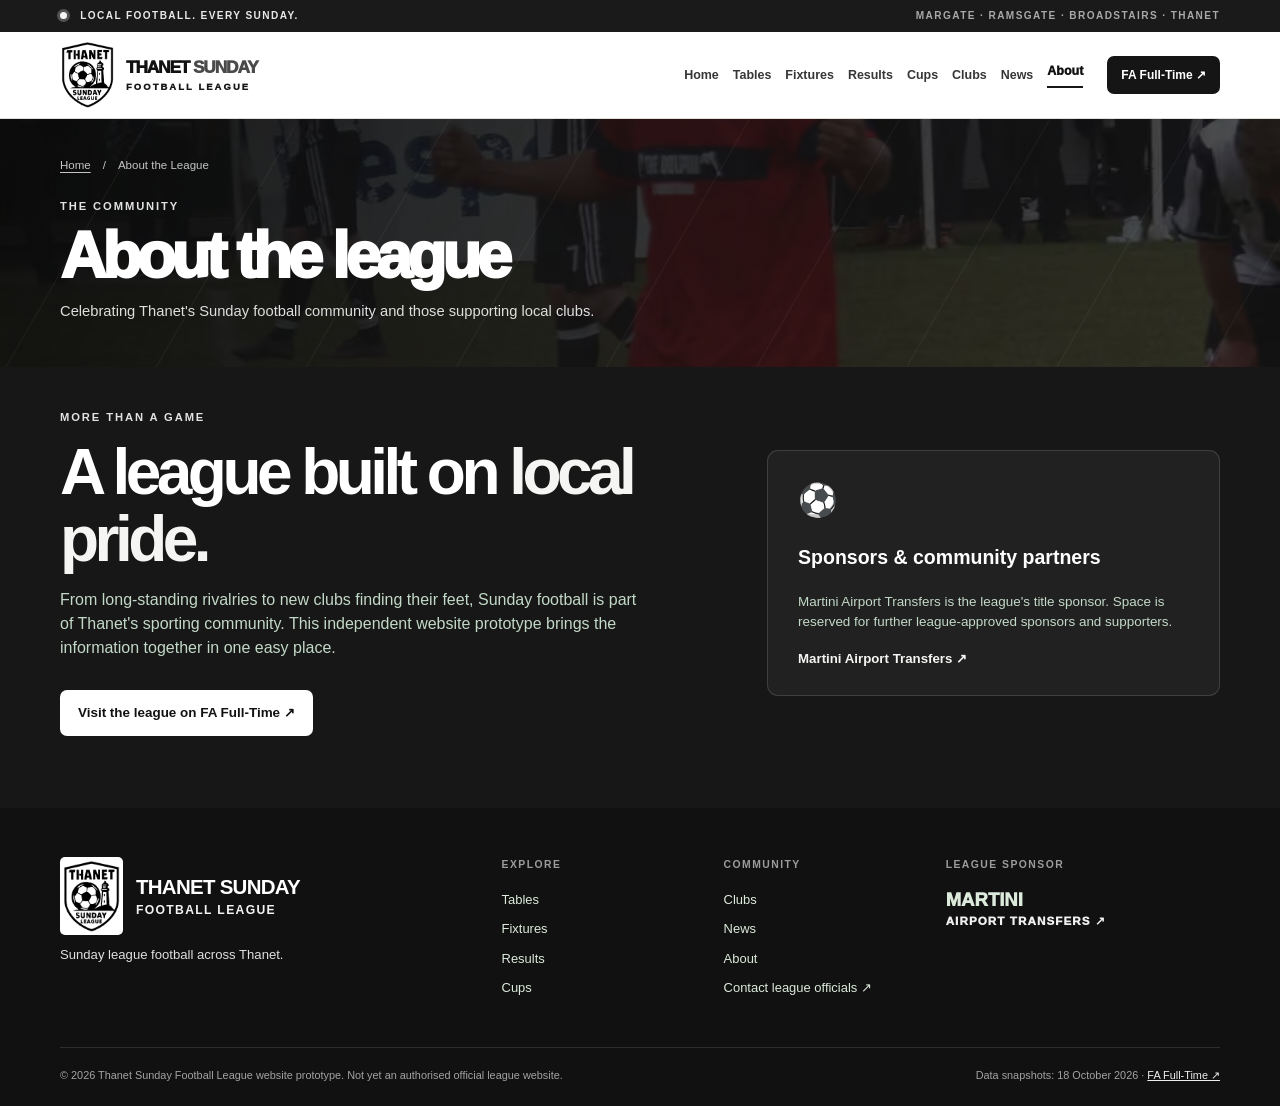
==== about.html @ 6e5af1a5 "Connect about.html to central league dataset" ====
<!doctype html>
<html lang="en-GB">
<head>
  <meta charset="utf-8">
  <meta name="viewport" content="width=device-width, initial-scale=1">
  <meta name="theme-color" content="#141414">
  <meta name="description" content="Celebrating Thanet's Sunday football community and those supporting local clubs.">
  <meta property="og:title" content="Thanet Sunday Football League — 2026/27">
  <meta property="og:type" content="website">
  <title>About the League | Thanet Sunday Football League</title>
  <link rel="icon" type="image/svg+xml" href="./assets/thanet-league-badge.svg">
  <link rel="stylesheet" href="./styles.css?v=20261018-central-data-v1">
  <script src="./data/league-data.js?v=20261018-central-data-v1" defer></script>
  <script src="./site-v4.js?v=20261018-central-data-v1" defer></script>
</head>
<body>
<a class="skip-link" href="#main">Skip to content</a>
<div class="topline"><div class="shell topinner"><span><span class="live-dot" aria-hidden="true"></span> LOCAL FOOTBALL. EVERY SUNDAY.</span><span class="top-location">MARGATE · RAMSGATE · BROADSTAIRS · THANET</span></div></div>
<header class="header">
  <div class="shell nav-shell">
    <a class="logo" href="./index.html" aria-label="Thanet Sunday Football League home">
      <img class="league-crest" src="./assets/thanet-league-badge.svg" alt="Thanet Sunday League crest" width="60" height="74">
      <span class="logo-copy"><strong>THANET <i>SUNDAY</i></strong><small>FOOTBALL LEAGUE</small></span>
    </a>
    <button class="menu-button" type="button" id="menu-button" aria-expanded="false" aria-controls="main-nav" aria-label="Toggle navigation"><span></span><span></span><span></span></button>
    <nav id="main-nav" class="nav" aria-label="Main menu">
      <a href="./index.html">Home</a><a href="./tables.html">Tables</a><a href="./fixtures.html">Fixtures</a><a href="./results.html">Results</a><a href="./cups.html">Cups</a><a href="./clubs.html">Clubs</a><a href="./news.html">News</a><a href="./about.html" aria-current="page">About</a>
    </nav>
    <a class="official-top" href="https://fulltime.thefa.com/index.html?league=391033232" target="_blank" rel="noopener noreferrer">FA Full-Time <span aria-hidden="true">↗</span></a>
  </div>
</header>
<main id="main">
<section class="page-hero" aria-labelledby="page-title"><div class="shell page-hero-inner"><nav class="breadcrumbs" aria-label="Breadcrumb"><a href="./index.html">Home</a><span aria-hidden="true">/</span><span>About the League</span></nav><p class="eyebrow light">THE COMMUNITY</p><h1 id="page-title">About the league</h1><p>Celebrating Thanet's Sunday football community and those supporting local clubs.</p></div></section>
<section class="section about-section" id="about" aria-labelledby="about-title"><div class="shell about-grid"><div><p class="eyebrow light">MORE THAN A GAME</p><h2 id="about-title">A league built on <span>local pride.</span></h2><p>From long-standing rivalries to new clubs finding their feet, Sunday football is part of Thanet's sporting community. This independent website prototype brings the information together in one easy place.</p><a class="button lime" href="https://fulltime.thefa.com/index.html?league=391033232" target="_blank" rel="noopener noreferrer">Visit the league on FA Full-Time ↗</a></div><div class="about-side"><span class="large-ball" aria-hidden="true">⚽</span><h3>Sponsors & community partners</h3><p>Martini Airport Transfers is the league's title sponsor. Space is reserved for further league-approved sponsors and supporters.</p><a href="https://www.martiniairporttransfers.co.uk/" target="_blank" rel="noopener noreferrer">Martini Airport Transfers ↗</a></div></div></section>
</main>
<footer class="footer"><div class="shell footer-grid"><div><div class="footer-logo"><img src="./assets/thanet-league-badge.svg" alt="Thanet Sunday League badge" width="66" height="82"><strong>THANET SUNDAY<span class="footer-league-name">FOOTBALL LEAGUE</span></strong></div><p>Sunday league football across Thanet.</p></div><div><h3>EXPLORE</h3><a href="./tables.html">Tables</a><a href="./fixtures.html">Fixtures</a><a href="./results.html">Results</a><a href="./cups.html">Cups</a></div><div><h3>COMMUNITY</h3><a href="./clubs.html">Clubs</a><a href="./news.html">News</a><a href="./about.html">About</a><a href="https://fulltime.thefa.com/index.html?league=391033232" target="_blank" rel="noopener noreferrer">Contact league officials ↗</a></div><div><h3>LEAGUE SPONSOR</h3><a class="footer-sponsor" href="https://www.martiniairporttransfers.co.uk/" target="_blank" rel="noopener noreferrer">MARTINI<br><span>AIRPORT TRANSFERS ↗</span></a></div></div><div class="shell footer-bottom"><span>© <span id="year">2026</span> Thanet Sunday Football League website prototype. Not yet an authorised official league website.</span><span>Data snapshots: 18 October 2026 · <a href="https://fulltime.thefa.com/index.html?league=391033232" target="_blank" rel="noopener noreferrer">FA Full-Time ↗</a></span></div></footer>
</body>
</html>
---- styles.css ----
:root{--green:#151515;--deep:#101010;--mid:#383838;--lime:#f5f5f3;--ink:#161616;--muted:#686868;--cream:#f8f8f6;--pale:#f0f0ed;--line:#dfdfdc}*{box-sizing:border-box}html{scroll-behavior:smooth}body{margin:0;background:var(--cream);color:var(--ink);font-family:Inter,ui-sans-serif,-apple-system,BlinkMacSystemFont,"Segoe UI",sans-serif;line-height:1.5}a{color:inherit}a:hover{color:#555555}button,select{font:inherit}button{cursor:pointer}a,button{-webkit-tap-highlight-color:transparent}a:focus-visible,button:focus-visible,select:focus-visible{outline:3px solid #929292;outline-offset:3px}.skip-link{position:absolute;left:-9999px;top:8px;background:#fff;padding:10px;z-index:40}.skip-link:focus{left:10px}.shell{width:min(1160px,calc(100% - 42px));margin-inline:auto}.topline{background:#1a1a1a;color:#e9e9e9;font-size:.63rem;font-weight:850;letter-spacing:.14em}.topinner{display:flex;justify-content:space-between;gap:15px;align-items:center;min-height:32px}.top-location{color:#a9a9a9}.live-dot,.status-dot{display:inline-block;width:7px;height:7px;border-radius:50%;background:var(--lime);margin-right:9px;box-shadow:0 0 0 3px #f6f6f640}.header{position:sticky;top:0;background:#fff;border-bottom:1px solid var(--line);z-index:20}.nav-shell{min-height:80px;display:flex;align-items:center;gap:24px}.logo{display:flex;gap:10px;align-items:center;text-decoration:none;flex-shrink:0}.logo-mark{width:48px;height:48px;border-radius:12px;background:var(--green);color:var(--lime);display:grid;place-items:center}.logo-mark svg{width:34px;height:34px}.logo-copy{display:grid;line-height:1}.logo-copy strong{font-size:1.08rem;font-weight:950;letter-spacing:-.065em;white-space:nowrap}.logo-copy i{color:#777777;font-style:normal}.logo-copy small{letter-spacing:.22em;font-size:.59rem;font-weight:950;margin-top:6px}.nav{display:flex;align-items:center;gap:14px;margin-left:auto}.nav a{text-decoration:none;font-size:.78rem;font-weight:760;color:#363636}.nav a:hover{color:#696969}.official-top{border-radius:7px;padding:10px 14px;background:var(--green);color:white;font-size:.75rem;text-decoration:none;white-space:nowrap;font-weight:820}.official-top:hover{color:white;background:#414141}.menu-button{display:none;border:0;background:transparent;margin-left:auto;width:42px;height:42px;align-items:center;justify-content:center;flex-direction:column;gap:5px}.menu-button span{width:23px;height:2px;background:var(--green);border-radius:2px}.hero{position:relative;overflow:hidden;background:radial-gradient(ellipse at 84% 20%,#52525270 0,transparent 51%),linear-gradient(118deg,#1a1a1a,#292929 75%,#323232);color:white}.hero:before{position:absolute;inset:0;content:"";background:repeating-linear-gradient(120deg,transparent 0 95px,#ffffff06 96px,#ffffff06 97px);pointer-events:none}.hero-layout{position:relative;z-index:2;display:grid;grid-template-columns:1.05fr .95fr;align-items:center;gap:67px;padding:75px 0 79px}.eyebrow{color:#555555;letter-spacing:.17em;font-size:.7rem;font-weight:900;margin:0;text-transform:uppercase}.eyebrow.light{color:var(--lime)}.dash{width:21px;height:1px;background:currentColor;vertical-align:middle;display:inline-block;margin:0 8px}.hero h1{font-size:clamp(3.3rem,6.4vw,6.25rem);letter-spacing:-.076em;line-height:.95;font-weight:950;margin:18px 0 26px;max-width:650px}.hero h1 span{color:var(--lime)}.hero-sub{max-width:490px;color:#d1e3d4;font-size:1rem;margin:0 0 26px}.hero-buttons{display:flex;gap:11px;flex-wrap:wrap}.button{display:inline-flex;align-items:center;justify-content:center;gap:16px;border-radius:7px;padding:13px 18px;font-size:.84rem;text-decoration:none;font-weight:850;transition:transform .15s,background .15s}.button:hover{transform:translateY(-2px)}.button.lime{background:var(--lime);color:#242424}.button.lime:hover{color:#242424;background:#f7f7f7}.button.ghost{border:1px solid #d2e7d65e;color:#fff}.button.ghost:hover{color:#fff;background:#ffffff1e}.hero-numbers{display:flex;flex-wrap:wrap;gap:32px;margin-top:50px}.hero-numbers>div{display:grid;gap:3px}.hero-numbers strong{font-size:1.34rem;letter-spacing:-.04em;line-height:1}.hero-numbers strong span{color:#e3e3e3}.hero-numbers small{color:#b2b2b2;font-size:.66rem;letter-spacing:.09em;font-weight:840}.weekend-card{max-width:480px;width:100%;justify-self:end;background:#fcfdf7;color:var(--ink);border-radius:14px;box-shadow:0 28px 70px #1414145e;overflow:hidden;transform:rotate(1deg)}.weekend-label{display:flex;justify-content:space-between;align-items:center;background:var(--lime);padding:15px 20px;font-size:.68rem;font-weight:950;letter-spacing:.12em}.weekend-label>span:last-child{color:#555555}.status-dot{background:#353535;box-shadow:0 0 0 3px #33333324}.weekend-body{padding:22px}.overline{margin:0 0 6px;color:#818181;font-size:.67rem;letter-spacing:.13em;font-weight:890}.small-match{display:grid;grid-template-columns:1fr auto 1fr;gap:10px;padding:14px 0;border-bottom:1px solid #e2eadf;align-items:center}.small-match .team{font-size:.84rem;font-weight:820}.small-match .team:first-child{text-align:right}.small-match .vs{background:#ecf3e6;color:#545454;border-radius:5px;padding:5px 8px;font-size:.7rem;font-weight:900}.card-bottom{display:flex;justify-content:space-between;gap:10px;align-items:center;margin-top:17px}.card-bottom span{color:#757575;font-size:.69rem}.card-bottom a{font-size:.76rem;font-weight:900;color:#404040;text-decoration:none}.hero-rings{position:absolute;border:2px solid #ffffff12;width:480px;height:480px;border-radius:50%;right:-240px;bottom:-310px}.sponsor-ribbon{background:#ecf3e7;border-bottom:1px solid #dde9d7}.sponsor-ribbon-inner{display:flex;align-items:center;justify-content:space-between;gap:20px;min-height:76px}.sponsor-kicker,.sponsor-note{font-size:.68rem;color:#727272;letter-spacing:.14em;font-weight:890}.sponsor-name{font-weight:950;text-decoration:none;font-size:1.22rem;letter-spacing:-.035em}.sponsor-name span{font-size:.79rem;letter-spacing:.04em;color:#717171}.sponsor-name b{color:#535353}.section{padding:72px 0;scroll-margin-top:85px}.section-tinted{background:#f0f4ed;border-top:1px solid #e2e9dc;border-bottom:1px solid #e2e9dc}.section-heading{display:flex;align-items:end;justify-content:space-between;gap:18px;margin-bottom:27px}.section-heading h2{font-size:clamp(2.2rem,4.6vw,3.5rem);letter-spacing:-.07em;line-height:1.05;font-weight:950;margin:8px 0 0}.section-heading p:not(.eyebrow){margin:9px 0 0;color:var(--muted);font-size:.92rem}.text-link{color:#4a4a4a;font-weight:850;text-decoration:none;font-size:.79rem;white-space:nowrap}.text-link:hover{text-decoration:underline}.overview-grid{display:grid;grid-template-columns:1.35fr .9fr;gap:22px}.panel{background:#fff;border:1px solid var(--line);border-radius:12px;overflow:hidden;box-shadow:0 10px 32px #28282810}.panel-head{display:flex;justify-content:space-between;align-items:center;gap:10px;padding:20px 22px 17px}.panel-head h3{font-size:1.07rem;letter-spacing:-.03em;margin:0}.tag{color:#525252;background:#edf4e8;letter-spacing:.05em;font-size:.63rem;font-weight:900;padding:6px 8px;border-radius:5px;white-space:nowrap}.table-wrap{overflow-x:auto}.standings{width:100%;border-collapse:collapse;min-width:570px}.standings th{text-align:center;color:#757575;text-transform:uppercase;letter-spacing:.05em;font-size:.63rem;padding:11px 8px;background:#f6f8f3;border-bottom:1px solid #e7ede3}.standings td{text-align:center;font-size:.78rem;padding:12px 8px;border-bottom:1px solid #edf1e9;font-variant-numeric:tabular-nums}.standings th:nth-child(2),.standings td:nth-child(2){text-align:left}.standings td:nth-child(2){font-weight:790}.standings td:last-child{font-weight:940}.standings tbody tr:last-child td{border-bottom:0}.standings tbody tr:hover{background:#f6faf4}.team-circle{width:24px;height:24px;display:inline-grid;place-items:center;background:#eaf4e8;color:#555555;border-radius:50%;font-size:.59rem;font-weight:900;margin-right:9px;vertical-align:middle}.position-pill{background:#eaf5e4;padding:4px 7px;border-radius:4px;font-weight:860}.panel-foot{border-top:1px solid #eaf0e7;padding:14px 20px;display:flex;gap:12px;justify-content:space-between;color:#7a7a7a;font-size:.7rem}.panel-foot a{font-weight:850;color:#434343;text-decoration:none}.result-mini{padding:13px 19px;border-bottom:1px solid #ecf0e9}.result-mini:last-child{border-bottom:0}.result-mini .date-small{display:block;color:#767676;font-size:.67rem;margin-bottom:7px}.result-mini .teams-small{display:grid;grid-template-columns:1fr auto 1fr;gap:9px;align-items:center}.teams-small strong{font-size:.78rem;font-weight:830}.teams-small strong:first-child{text-align:right}.score-mini{background:#292929;color:white;border-radius:5px;padding:4px 7px;font-size:.76rem;font-weight:950;white-space:nowrap}.tabs{display:flex;gap:8px;margin-bottom:16px;flex-wrap:wrap}.tab{background:#fff;border:1px solid #d7e1d2;color:#474747;border-radius:8px;padding:10px 15px;font-weight:850;font-size:.79rem}.tab.active{background:var(--green);color:#fff;border-color:var(--green)}.data-note{font-size:.77rem;color:#6d6d6d;background:#e7efe4;padding:12px 15px;border-radius:7px;line-height:1.55;margin:18px 0 0}.filter-row{display:flex;align-items:center;flex-wrap:wrap;gap:12px;margin-bottom:21px}.filter-row label{font-weight:850;color:#4a4a4a;font-size:.8rem}.filter-row select{border:1px solid #cfdfcf;background:white;border-radius:7px;color:var(--ink);min-width:220px;padding:10px 13px}.filter-hint{font-size:.73rem;color:#737373;margin-left:auto}.match-grid{display:grid;grid-template-columns:repeat(2,minmax(0,1fr));gap:14px}.match-card{background:white;border:1px solid var(--line);border-radius:10px;padding:17px 18px;display:grid;gap:11px}.match-meta{display:flex;align-items:center;justify-content:space-between;gap:12px;font-size:.7rem;color:#787878;font-weight:740}.match-meta b{background:#eff5e9;color:#4a4a4a;border-radius:4px;padding:4px 7px;font-size:.64rem}.match-row{display:grid;grid-template-columns:minmax(0,1fr) auto minmax(0,1fr);gap:11px;align-items:center}.match-row strong{font-size:.85rem;line-height:1.3}.match-row strong:first-child{text-align:right}.match-row .score{background:#292929;color:#fff;border-radius:6px;padding:8px 10px;min-width:56px;text-align:center;font-size:.87rem;font-weight:950;white-space:nowrap}.match-row .score.vs{background:#ebf2e4;color:#545454;font-size:.71rem}.match-bottom{font-size:.7rem;color:#818181;text-align:center}.empty{grid-column:1/-1;padding:28px;border:1px dashed #aabda9;border-radius:9px;background:#f7faf4;color:#525252;text-align:center}.cup-grid{display:grid;grid-template-columns:1fr 1fr;gap:22px}.cup-feature{position:relative;background:linear-gradient(125deg,#242424,#3d3d3d);border-radius:12px;padding:38px;color:#fff;overflow:hidden}.cup-symbol{position:absolute;right:-7px;top:-60px;font-size:16rem;color:#ffffff0d;pointer-events:none}.cup-feature h3{font-size:2.9rem;letter-spacing:-.07em;line-height:1.02;margin:15px 0}.cup-feature p:not(.eyebrow){max-width:450px;color:#cce0d0}.cup-feature .button{margin-top:15px}.clubs-grid{display:grid;grid-template-columns:repeat(3,minmax(0,1fr));gap:13px}.club-card{display:flex;align-items:center;gap:13px;background:#fff;border:1px solid var(--line);border-radius:10px;padding:16px;font-size:.86rem;font-weight:850}.club-card .team-circle{width:42px;height:42px;flex-shrink:0;margin:0;font-size:.68rem}.club-card small{display:block;font-size:.7rem;color:#849488;font-weight:690;margin-top:3px}.news-grid{display:grid;grid-template-columns:repeat(3,minmax(0,1fr));gap:19px}.news-card{background:white;border:1px solid var(--line);border-radius:12px;overflow:hidden;display:flex;flex-direction:column}.news-visual{height:160px;display:flex;align-items:end;justify-content:space-between;overflow:hidden;background:radial-gradient(ellipse at 74% 38%,#e0e0e070,transparent 60%),linear-gradient(120deg,#292929,#444444);color:#f7f7f7;padding:19px}.news-visual.secondary{color:#2e2e2e;background:linear-gradient(135deg,#f1f1f1,#aeaeae)}.news-visual.dark{color:#f7f7f7;background:linear-gradient(135deg,#212121,#434343)}.news-visual span{font-size:2rem;letter-spacing:-.07em;line-height:1;font-weight:950}.news-visual b{font-size:7rem;line-height:.68;opacity:.14;letter-spacing:-.12em}.news-body{padding:21px;flex:1;display:flex;flex-direction:column}.news-body small{color:#7c7c7c;letter-spacing:.08em;font-size:.64rem;font-weight:850}.news-body h3{margin:12px 0;font-size:1.12rem;line-height:1.2;letter-spacing:-.025em}.news-body p{font-size:.83rem;color:#6a6a6a;margin:0 0 21px}.news-body a{margin-top:auto;color:#454545;text-decoration:none;font-size:.78rem;font-weight:850}.about-section{background:#1e1e1e;color:#fff}.about-grid{display:grid;grid-template-columns:1fr .74fr;gap:95px;align-items:center}.about-grid h2{font-size:clamp(2.4rem,5vw,4.3rem);line-height:1.04;letter-spacing:-.071em;margin:13px 0}.about-grid h2 span{color:var(--lime)}.about-grid p:not(.eyebrow){color:#c3d9c8;max-width:590px}.about-grid .button{margin-top:14px}.about-side{padding:25px 30px;border:1px solid #ffffff23;background:#ffffff0b;border-radius:11px}.large-ball{font-size:2rem}.about-side h3{font-size:1.22rem}.about-side p{font-size:.84rem}.about-side a{color:var(--lime);text-decoration:none;font-size:.83rem;font-weight:850}.footer{background:#161616;color:#d6e5d7}.footer-grid{padding:49px 0;display:grid;grid-template-columns:1.5fr .7fr .7fr 1fr;gap:30px}.footer-grid>div{display:flex;flex-direction:column;align-items:flex-start;gap:10px}.footer-logo{font-size:1.35rem;font-weight:950;letter-spacing:-.04em}.footer-logo span{color:var(--lime)}.footer-grid p{font-size:.82rem;color:#e0e0e0;margin:0}.footer-grid h3{font-size:.65rem;letter-spacing:.14em;color:#9c9c9c;margin:0 0 7px}.footer-grid a{font-size:.81rem;color:#dceadc;text-decoration:none}.footer-grid a:hover{color:var(--lime)}.footer-grid .footer-sponsor{font-size:1.16rem;font-weight:950;line-height:1.05}.footer-sponsor span{color:var(--lime);font-size:.73rem;letter-spacing:.09em}.footer-bottom{border-top:1px solid #2d2d2d;padding:19px 0 23px;display:flex;justify-content:space-between;gap:15px;color:#a3a3a3;font-size:.68rem}.footer-bottom a{color:#eeeeee}.muted{color:var(--muted)}@media(max-width:1120px){.nav{gap:9px}.nav a{font-size:.73rem}.nav-shell{gap:17px}.official-top{display:none}.hero-layout{gap:26px}}@media(max-width:840px){.nav-shell{min-height:71px}.menu-button{display:flex}.nav{display:none;position:absolute;left:0;right:0;top:71px;background:#fff;box-shadow:0 18px 30px #1616162a;padding:13px 24px 23px;flex-direction:column;align-items:stretch;margin:0}.nav.open{display:flex}.nav a{font-size:.94rem;padding:10px 13px;border-radius:6px}.nav a:hover{background:#f0f6eb}.hero-layout{grid-template-columns:1fr;padding:56px 0}.weekend-card{max-width:none;transform:none;justify-self:auto}.hero h1{max-width:700px}.overview-grid,.cup-grid,.about-grid{grid-template-columns:1fr;gap:19px}.news-grid{grid-template-columns:repeat(2,minmax(0,1fr))}.clubs-grid{grid-template-columns:repeat(2,minmax(0,1fr))}.footer-grid{grid-template-columns:repeat(2,1fr)}.filter-hint{margin-left:0}.about-grid{gap:33px}}@media(max-width:590px){.shell{width:min(100% - 28px,1160px)}.top-location{display:none}.logo-mark{width:43px;height:43px}.logo-copy strong{font-size:.95rem}.logo-copy small{font-size:.54rem}.hero-layout{padding:46px 0}.hero h1{font-size:clamp(3.05rem,13vw,4.7rem)}.hero-sub{font-size:.92rem}.hero-numbers{gap:20px;margin-top:36px}.hero-numbers strong{font-size:1.06rem}.hero-numbers small{font-size:.56rem}.weekend-label{font-size:.59rem}.weekend-body{padding:16px}.small-match .team{font-size:.75rem}.sponsor-ribbon-inner{padding:17px 0;display:grid;gap:4px}.sponsor-name{font-size:1.07rem}.sponsor-name span{font-size:.66rem}.section{padding:48px 0}.section-heading{display:block}.section-heading h2{font-size:2.4rem}.section-heading .text-link{display:inline-block;margin-top:15px}.match-grid,.clubs-grid,.news-grid{grid-template-columns:1fr}.match-row strong{font-size:.76rem}.filter-row label{width:100%}.filter-row select{width:100%}.cup-feature{padding:25px}.cup-feature h3{font-size:2.35rem}.footer-grid{grid-template-columns:repeat(2,1fr);gap:26px}.footer-grid>div:first-child,.footer-grid>div:last-child{grid-column:1/-1}.footer-bottom{flex-direction:column}.about-side{padding:20px}}@media(prefers-reduced-motion:reduce){html{scroll-behavior:auto}*{transition:none!important}}
/* Brand refresh · authentic crest and monochrome league identity */
.logo-mark{display:none}
.logo{gap:11px}
.league-crest{display:block;width:55px;height:66px;object-fit:contain;flex:none;background:#fff}
.nav-shell{min-height:86px}
.logo-copy strong{color:#111}.logo-copy i{color:#4a4a4a}
.hero{background:radial-gradient(ellipse at 86% 12%,#343434 0%,transparent 52%),linear-gradient(112deg,#111 0%,#232323 68%,#303030 100%)}
.hero:before{background:repeating-linear-gradient(120deg,transparent 0 95px,#ffffff08 96px,#ffffff08 97px)}
.hero-crest-row{display:flex;align-items:center;gap:16px;margin:0 0 29px;letter-spacing:.14em;font-size:.87rem;font-weight:900;color:#fff}
.hero-crest-row img{width:86px;height:107px;object-fit:contain;background:#fff;border-radius:8px;padding:4px}
.hero-crest-row small{display:inline-block;margin-top:8px;color:#c7c7c7;font-size:.65rem;font-weight:770;letter-spacing:.17em}
.hero h1 span{color:#fff;text-decoration:underline;text-decoration-thickness:5px;text-underline-offset:10px}
.eyebrow.light{color:#e2e2e2}
.button.lime{background:#fff;color:#111}.button.lime:hover{background:#e6e6e6;color:#111}
.weekend-label{background:#ededeb;color:#171717}
.weekend-card{background:#fff}
.sponsor-ribbon{background:#eee;border-color:#d8d8d8}
.sponsor-name span{color:#595959}
.sponsor-kicker,.sponsor-note{color:#626262}
.position-pill,.team-circle,.tag{background:#f0f0f0;color:#333}
.tab.active{background:#151515;border-color:#151515;color:#fff}
.cup-feature{background:linear-gradient(125deg,#171717,#363636)}
.about-section{background:#171717}
.footer{background:#111;color:#fff}
.footer-logo{display:flex;gap:13px;align-items:center}
.footer-logo img{width:63px;height:78px;object-fit:contain;background:#fff;border-radius:5px;padding:3px}
.footer-logo strong{font-size:1.4rem;line-height:1.08;letter-spacing:-.04em}
.footer-logo strong span{color:#fff}
.footer-sponsor span{color:#f1f1f1}
:target{scroll-margin-top:100px}
@media(max-width:590px){.nav-shell{min-height:80px}.nav{top:80px}.league-crest{width:43px;height:54px}.hero-crest-row{gap:12px;margin-bottom:23px}.hero-crest-row img{width:67px;height:84px}.hero-crest-row span{font-size:.72rem}.hero-crest-row small{font-size:.52rem}.footer-logo img{width:52px;height:64px}}


/* Mobile hero typography: prevent underline crossing subsequent line and add
   deliberate spacing between the word FOOTBALL and its full stop. */
.hero h1{line-height:1.075;letter-spacing:-.062em}
.hero h1 span{color:#fff;text-decoration:none!important;text-decoration-line:none!important}
.hero h1 .football-word{display:inline-block;white-space:nowrap}
.hero h1 .hero-fullstop{display:inline-block;font-size:.78em;vertical-align:baseline;margin-left:.12em;letter-spacing:0}
@media(max-width:590px){
  .hero h1{font-size:clamp(2.9rem,11.8vw,4.45rem);line-height:1.12;letter-spacing:-.062em}
  .hero h1 .hero-fullstop{margin-left:.14em}
}


/* Football photography refresh: retain dark-grey texture while showing action. */
.hero{
  background-color:#222;
  background-image:
    linear-gradient(100deg,rgba(12,12,12,.88) 0%,rgba(18,18,18,.77) 38%,rgba(28,28,28,.28) 76%,rgba(18,18,18,.23) 100%),
    url("./assets/hero-celebration.avif");
  background-repeat:no-repeat;
  background-size:cover;
  background-position:center 42%;
}
.hero:before{
  background:repeating-linear-gradient(120deg,transparent 0 116px,rgba(255,255,255,.065) 117px,rgba(255,255,255,.065) 118px);
  pointer-events:none;
}
.hero-layout{position:relative;z-index:2}
.hero h1,.hero-sub,.hero-crest-row{filter:drop-shadow(0 2px 5px rgba(0,0,0,.36))}
.cup-feature{
  background-image:
    linear-gradient(100deg,rgba(14,14,14,.84),rgba(24,24,24,.52)),
    url("./assets/cup-celebration.avif");
  background-position:center, center 41%;
  background-repeat:no-repeat;
  background-size:cover;
  min-height:320px;
}
.cup-feature .cup-symbol{opacity:.25}
@media(max-width:840px){
  .hero{
    background-image:
      linear-gradient(180deg,rgba(11,11,11,.53) 0%,rgba(11,11,11,.78) 43%,rgba(11,11,11,.86) 100%),
      url("./assets/hero-celebration.avif");
    background-position:center, 55% 27%;
    background-size:cover, auto 100%;
    background-color:#222;
  }
  .hero:before{
    background:repeating-linear-gradient(120deg,transparent 0 116px,rgba(255,255,255,.05) 117px,rgba(255,255,255,.05) 118px);
  }
  .hero-layout{padding-top:45px}
}
@media(max-width:590px){
  .hero{
    background-image:
      linear-gradient(180deg,rgba(13,13,13,.48) 0%,rgba(13,13,13,.68) 24%,rgba(13,13,13,.84) 64%,rgba(13,13,13,.92) 100%),
      url("./assets/hero-celebration.avif");
    background-position:center, 54% top;
    background-size:cover, auto 680px;
    background-repeat:no-repeat;
  }
  .hero-layout{padding-top:31px}
  .cup-feature{
    background-image:linear-gradient(90deg,rgba(8,8,8,.87),rgba(8,8,8,.50)),url("./assets/cup-celebration.avif");
    background-position:center, 52% 38%;
  }
}


/* 2026-10-18 | Layout polish: desktop matchday card, table fit and footer identity. */
.overview-grid > .panel { min-width: 0; }
.table-wrap { min-width: 0; max-width: 100%; width: 100%; overflow-x: auto; }
#overview-table .standings { min-width: 0; width: 100%; }
#overview-table .standings th,
#overview-table .standings td { padding: 11px 4px; font-size: .70rem; }
#overview-table .standings td:nth-child(2) { min-width: 0; overflow-wrap: anywhere; line-height: 1.25; }
#overview-table .standings th:nth-child(7),
#overview-table .standings td:nth-child(7),
#overview-table .standings th:nth-child(8),
#overview-table .standings td:nth-child(8) { display: none; } /* GF & GA in full table; summary shows GD */
#overview-table .standings th:last-child,
#overview-table .standings td:last-child { padding-right: 12px; white-space: nowrap; }

.weekend-card { transform: none; border: 1px solid rgba(255,255,255,.18); }
@media (min-width: 841px) {
  .hero-layout { align-items: start; }
  .weekend-card { align-self: start; margin-top: clamp(32px,4.5vw,68px); }
}

.footer-logo strong { display: block; font-size: 1.28rem; letter-spacing: -.035em; line-height: 1.12; }
.footer-logo .footer-league-name {
  display: block;
  color: #f3f3f3;
  font-size: .76rem;
  margin-top: 5px;
  font-weight: 800;
  letter-spacing: .11em;
}
@media (max-width: 840px) {
  .weekend-card { margin-top: 0; }
  #overview-table .standings th, #overview-table .standings td { font-size: .71rem; }
}
@media (max-width: 590px) {
  #overview-table .standings { min-width: 440px; }
  .hero {
    background-image:
      linear-gradient(180deg,rgba(13,13,13,.44) 0%,rgba(13,13,13,.63) 24%,rgba(13,13,13,.79) 64%,rgba(13,13,13,.89) 100%),
      url("./assets/hero-celebration.avif");
    background-position: center, 56% top;
  }
  .footer-logo strong { font-size: 1.12rem; }
  .footer-logo .footer-league-name { font-size: .68rem; }
}


/* Dedicated league pages · separate URLs, shared identity and desktop/mobile navigation */
.nav a[aria-current="page"]{color:#111;font-weight:950}
.nav a[aria-current="page"]::after{content:"";display:block;height:2px;background:#171717;margin-top:6px}
.page-hero{position:relative;overflow:hidden;background:#1a1a1a;color:#fff;min-height:245px}
.page-hero::before{position:absolute;inset:0;content:"";background:linear-gradient(110deg,rgba(11,11,11,.95) 0%,rgba(18,18,18,.87) 44%,rgba(20,20,20,.73) 100%),url("./assets/hero-celebration.avif") center 41% /cover no-repeat}
.page-hero::after{content:"";position:absolute;inset:0;background:repeating-linear-gradient(120deg,transparent 0 128px,rgba(255,255,255,.035) 129px,rgba(255,255,255,.035) 130px);pointer-events:none}
.page-hero-inner{position:relative;z-index:1;padding:38px 0 45px}
.breadcrumbs{display:flex;gap:12px;align-items:center;color:#c4c4c4;font-size:.72rem;margin:0 0 24px}
.breadcrumbs a{text-decoration:underline;text-underline-offset:3px}
.page-hero h1{font-size:clamp(2.5rem,5vw,4.3rem);letter-spacing:-.07em;line-height:1.05;font-weight:950;margin:8px 0 10px}
.page-hero-inner>p:last-child{max-width:620px;color:#dedede;font-size:.92rem;margin:0}
.page-hero+.section{padding-top:42px;min-height:45vh}
.home-shortcuts{padding:36px 0 15px}
.home-shortcuts .eyebrow{margin:0 0 15px}
.home-shortcuts-grid{display:grid;grid-template-columns:repeat(4,minmax(0,1fr));gap:12px}
.home-shortcut{position:relative;display:grid;align-content:space-between;gap:11px;min-height:130px;background:#fff;border:1px solid var(--line);border-radius:11px;padding:19px;transition:transform .15s,box-shadow .15s}
.home-shortcut:hover{transform:translateY(-2px);box-shadow:0 8px 25px rgba(0,0,0,.08);color:#171717}
.home-shortcut .home-shortcut-label{font-size:.67rem;color:#868686;text-transform:uppercase;font-weight:850;letter-spacing:.11em}
.home-shortcut strong{font-size:1.25rem;letter-spacing:-.045em;font-weight:950}
.home-shortcut .home-shortcut-arrow{position:absolute;right:18px;top:15px;font-size:1.25rem;color:#333}
.home-news-list{display:grid;grid-template-columns:repeat(3,minmax(0,1fr));gap:13px}
.home-news-list a{background:#fff;border:1px solid var(--line);border-radius:10px;padding:21px;display:grid;gap:10px}
.home-news-list a:hover{color:#111;border-color:#b7b7b7}
.home-news-list small{font-size:.65rem;color:#888;font-weight:900;letter-spacing:.1em}
.home-news-list strong{font-size:1rem;font-weight:850;letter-spacing:-.02em}
.home-news-list span{font-size:.77rem;font-weight:850;color:#454545}
@media(max-width:840px){
 .nav a[aria-current="page"]{background:#eee}
 .nav a[aria-current="page"]::after{display:none}
 .page-hero{min-height:210px}
 .page-hero-inner{padding:27px 0 39px}
 .home-shortcuts-grid{grid-template-columns:repeat(2,minmax(0,1fr))}
 .home-news-list{grid-template-columns:1fr}
}
@media(max-width:590px){
 .page-hero{min-height:0}
 .page-hero h1{font-size:2.65rem}
 .page-hero-inner{padding:23px 0 34px}
 .breadcrumbs{margin-bottom:20px}
 .home-shortcuts{padding-top:23px}
 .home-shortcuts-grid{gap:9px}
 .home-shortcut{padding:15px;min-height:108px}
 .home-shortcut strong{font-size:1.05rem}
 .home-shortcut .home-shortcut-arrow{right:13px;top:8px}
 .page-hero+.section{padding-top:34px}
}


/* Home navigation cards — compact football identity, strong touch targets */
.home-shortcuts .eyebrow{margin:0 0 16px}
.home-shortcuts-grid{
  display:grid;
  grid-template-columns:repeat(4,minmax(0,1fr));
  gap:14px;
}
.home-shortcuts-grid .home-shortcut{
  display:flex;
  flex-direction:column;
  align-content:normal;
  gap:0;
  padding:0;
  min-width:0;
  min-height:0;
  border:1px solid #dededb;
  border-radius:12px;
  overflow:hidden;
  background:#fff;
  color:#171717;
  text-decoration:none!important;
  box-shadow:0 2px 7px rgba(0,0,0,.025);
  transform:translateY(0);
  transition:transform .16s ease,border-color .16s ease,box-shadow .16s ease;
}
.home-shortcuts-grid .home-shortcut:link,
.home-shortcuts-grid .home-shortcut:visited,
.home-shortcuts-grid .home-shortcut:hover{
  color:#171717;
  text-decoration:none!important;
}
.home-shortcut *{text-decoration:none!important}
.home-shortcut-top{
  display:flex;
  align-items:center;
  justify-content:space-between;
  min-height:62px;
  padding:14px 19px;
  background:#1e1e1e;
  color:#fff;
}
.home-shortcut-icon{
  width:28px;
  height:28px;
  display:grid;
  place-items:center;
}
.home-shortcut-icon svg{display:block;width:27px;height:27px}
.home-shortcuts-grid .home-shortcut .home-shortcut-arrow{
  position:static;
  display:grid;
  place-items:center;
  width:26px;
  height:26px;
  color:#fff;
  opacity:.78;
}
.home-shortcut-arrow svg{display:block;width:19px;height:19px}
.home-shortcut-bottom{
  display:flex;
  flex-direction:column;
  justify-content:center;
  gap:5px;
  padding:17px 19px 20px;
  min-height:86px;
}
.home-shortcuts-grid .home-shortcut .home-shortcut-label{
  font-size:.63rem;
  line-height:1.4;
  font-weight:850;
  letter-spacing:.105em;
  text-transform:uppercase;
  color:#747474;
}
.home-shortcuts-grid .home-shortcut strong{
  display:block;
  font-size:1.24rem;
  line-height:1.2;
  font-weight:900;
  letter-spacing:-.035em;
  color:#191919;
}
@media(hover:hover) and (pointer:fine){
  .home-shortcuts-grid .home-shortcut:hover{
    transform:translateY(-3px);
    border-color:#bcbcbc;
    box-shadow:0 10px 25px rgba(0,0,0,.11);
  }
  .home-shortcuts-grid .home-shortcut:hover .home-shortcut-top{background:#333}
  .home-shortcuts-grid .home-shortcut:hover .home-shortcut-arrow{opacity:1}
}
.home-shortcuts-grid .home-shortcut:active{
  transform:scale(.985);
  border-color:#9a9a9a;
  background:#f5f5f3;
}
.home-shortcuts-grid .home-shortcut:focus-visible{
  outline:3px solid #777;
  outline-offset:4px;
}
@media(max-width:840px){
  .home-shortcuts-grid{grid-template-columns:repeat(2,minmax(0,1fr));gap:11px}
}
@media(max-width:590px){
  .home-shortcuts-grid{gap:10px}
  .home-shortcuts-grid .home-shortcut{padding:0;border-radius:10px}
  .home-shortcut-top{min-height:49px;padding:11px 13px}
  .home-shortcut-icon{width:23px;height:23px}
  .home-shortcut-icon svg{width:23px;height:23px}
  .home-shortcuts-grid .home-shortcut .home-shortcut-arrow{width:23px;height:23px}
  .home-shortcut-arrow svg{width:17px;height:17px}
  .home-shortcut-bottom{min-height:69px;padding:11px 13px 14px;gap:5px}
  .home-shortcuts-grid .home-shortcut .home-shortcut-label{font-size:.56rem;letter-spacing:.07em}
  .home-shortcuts-grid .home-shortcut strong{font-size:1.05rem;line-height:1.15}
}
@media(prefers-reduced-motion:reduce){
  .home-shortcuts-grid .home-shortcut{transition:none}
}


/* League homepage editorial features · visually distinct from navigation shortcuts */
.home-features{padding-top:64px;padding-bottom:68px}
.home-features .home-news-list{
  display:grid;
  grid-template-columns:repeat(3,minmax(0,1fr));
  gap:18px;
}
.home-features .home-news-list .editorial-card{
  display:flex;
  flex-direction:column;
  gap:0;
  min-width:0;
  padding:0;
  border:1px solid #dededb;
  border-radius:12px;
  overflow:hidden;
  background:#fff;
  text-decoration:none!important;
  color:#1b1b1b;
  box-shadow:0 3px 10px rgba(0,0,0,.035);
  transition:transform .16s ease,box-shadow .16s ease,border-color .16s ease;
}
.home-features .editorial-card *,
.home-features .editorial-card:link,
.home-features .editorial-card:visited,
.home-features .editorial-card:hover{
  text-decoration:none!important;
}
.home-features .editorial-card:link,
.home-features .editorial-card:visited{color:#1b1b1b}
.home-features .editorial-media{
  display:block;
  position:relative;
  min-height:135px;
  flex:0 0 135px;
  overflow:hidden;
  background-color:#222;
  background-repeat:no-repeat;
  background-size:cover;
}
.home-features .feature-news .editorial-media{
  background-image:linear-gradient(110deg,rgba(0,0,0,.18),rgba(0,0,0,.3)),url("./assets/hero-celebration.avif");
  background-position:center 37%;
}
.home-features .feature-cups .editorial-media{
  background-image:linear-gradient(105deg,rgba(0,0,0,.11),rgba(0,0,0,.23)),url("./assets/cup-celebration.avif");
  background-position:center 31%;
}
.home-features .feature-clubs .editorial-media{
  display:flex;
  justify-content:center;
  align-items:center;
  background:repeating-linear-gradient(126deg,transparent 0 58px,rgba(255,255,255,.04) 59px,rgba(255,255,255,.04) 60px),linear-gradient(130deg,#202020,#484848);
}
.home-features .feature-clubs .editorial-media img{
  display:block;
  width:auto;
  height:110px;
  max-width:95px;
  object-fit:contain;
  padding:5px;
  background:#fff;
  border-radius:6px;
}
.home-features .editorial-media-rule{
  position:absolute;
  inset:auto 0 0;
  height:3px;
  background:rgba(255,255,255,.68);
}
.home-features .editorial-content{
  display:flex;
  flex:1;
  flex-direction:column;
  align-items:stretch;
  gap:9px;
  padding:19px 21px 20px;
  min-width:0;
}
.home-features .editorial-category{
  color:#777;
  font-size:.65rem;
  letter-spacing:.11em;
  font-weight:900;
}
.home-features .editorial-content strong{
  font-size:1.16rem;
  line-height:1.23;
  letter-spacing:-.035em;
  font-weight:900;
}
.home-features .editorial-description{
  font-size:.8rem;
  color:#696969;
  line-height:1.42;
}
.home-features .editorial-cta{
  display:flex;
  align-items:center;
  justify-content:space-between;
  margin-top:auto;
  padding-top:12px;
  color:#252525;
  font-size:.77rem;
  font-weight:850;
}
.home-features .editorial-cta span:last-child{font-size:1.07rem}
@media(hover:hover) and (pointer:fine){
  .home-features .editorial-card:hover{
    transform:translateY(-3px);
    border-color:#b8b8b8;
    box-shadow:0 11px 30px rgba(0,0,0,.12);
    color:#161616;
  }
  .home-features .editorial-card:hover .editorial-cta{color:#111}
}
.home-features .editorial-card:active{transform:scale(.99);background:#f7f7f7}
.home-features .editorial-card:focus-visible{outline:3px solid #777;outline-offset:3px}
@media(max-width:840px){
  .home-features .home-news-list{grid-template-columns:1fr;gap:13px}
  .home-features .home-news-list .editorial-card{flex-direction:row;min-height:151px}
  .home-features .editorial-media{flex:0 0 32%;min-height:151px}
  .home-features .feature-clubs .editorial-media img{max-width:82px;height:101px}
  .home-features .editorial-content{padding:16px 18px;gap:8px}
}
@media(max-width:590px){
  .home-features{padding-top:44px;padding-bottom:48px}
  .home-features .home-news-list{gap:11px}
  .home-features .home-news-list .editorial-card{min-height:153px}
  .home-features .editorial-media{flex-basis:33%;min-height:153px}
  .home-features .feature-news .editorial-media{background-position:54% center}
  .home-features .feature-cups .editorial-media{background-position:39% center}
  .home-features .feature-clubs .editorial-media img{max-width:66px;height:83px}
  .home-features .editorial-content{padding:13px 13px 12px;gap:6px}
  .home-features .editorial-category{font-size:.56rem;line-height:1.25;letter-spacing:.075em}
  .home-features .editorial-content strong{font-size:1rem;line-height:1.16}
  .home-features .editorial-description{font-size:.68rem;line-height:1.36}
  .home-features .editorial-cta{padding-top:6px;font-size:.69rem}
}
@media(prefers-reduced-motion:reduce){
  .home-features .editorial-card{transition:none}
}


/* Club crests across league standings, match centre and club directory */
.badge-icon{display:inline-flex;align-items:center;justify-content:center;flex:none;background:#fff;border:1px solid #e0e0dc;border-radius:6px;overflow:hidden;vertical-align:middle}
.badge-icon img{display:block;width:100%;height:100%;object-fit:contain;padding:2px}
.badge-icon.badge-xs{width:25px;height:25px}
.badge-icon.badge-sm{width:35px;height:35px}
.badge-icon.badge-lg{width:48px;height:48px}
.badge-table-club{display:inline-flex;align-items:center;gap:6px;min-width:0;max-width:100%;font-weight:800;line-height:1.2}
.badge-table-club>span:last-child{min-width:0;overflow-wrap:anywhere}
.badge-team{display:inline-flex;align-items:center;gap:7px;min-width:0;max-width:100%;font-weight:800;line-height:1.2}
.badge-team.home{justify-content:flex-end}
.badge-team.away{justify-content:flex-start}
.badge-team>span:last-child{min-width:0;overflow-wrap:anywhere}
.match-row .badge-match-home,.match-row .badge-match-away,.teams-small .badge-mini-home,.teams-small .badge-mini-away,.badge-inline-strong{display:flex;min-width:0;align-items:center;gap:5px}
.match-row .badge-match-home,.teams-small .badge-mini-home{justify-content:flex-end;text-align:right}
.match-row .badge-match-away,.teams-small .badge-mini-away{justify-content:flex-start;text-align:left}
.badge-inline-strong{font-weight:800}
.match-row .badge-icon{width:35px;height:35px}
.teams-small .badge-icon{width:23px;height:23px}
.small-match .team{display:flex;min-width:0;align-items:center;font-size:.72rem;gap:5px}
.small-match .team:first-child{justify-content:flex-end;text-align:right}
.small-match .team:last-child{justify-content:flex-start;text-align:left}
.small-match .badge-icon{width:25px;height:25px}
.club-card>.badge-icon{width:48px;height:48px;flex:none;border-radius:9px}
#overview-table .badge-icon{width:22px;height:22px}
#overview-table .badge-table-club{gap:4px}
#overview-table .standings th:nth-child(2){min-width:132px}
@media(max-width:590px){
 .badge-icon.badge-xs{width:22px;height:22px}
 .badge-icon.badge-sm{width:30px;height:30px}
 .badge-icon.badge-lg,.club-card>.badge-icon{width:40px;height:40px}
 .match-row .badge-icon{width:30px;height:30px}
 .small-match .badge-icon{width:22px;height:22px}
 .badge-team{gap:4px}
 .teams-small .badge-icon{width:22px;height:22px}
 .match-row{gap:6px}
 .badge-table-club{gap:4px}
}

/* Badge alignment and precision-cropped club crests — 18 October 2026 */
.badge-team.away { flex-direction: row-reverse; }
.badge-team.away > span:not(.badge-icon):not(.team-circle) { text-align:left; }
.badge-icon img[src$="_crest.svg"] { padding:0; }
@media(max-width:590px) {
  .small-match .team:last-child .badge-team.away { justify-content:flex-start; }
  .match-row .badge-match-away .badge-team.away,
  .teams-small .badge-mini-away .badge-team.away { justify-content:flex-start; }
}
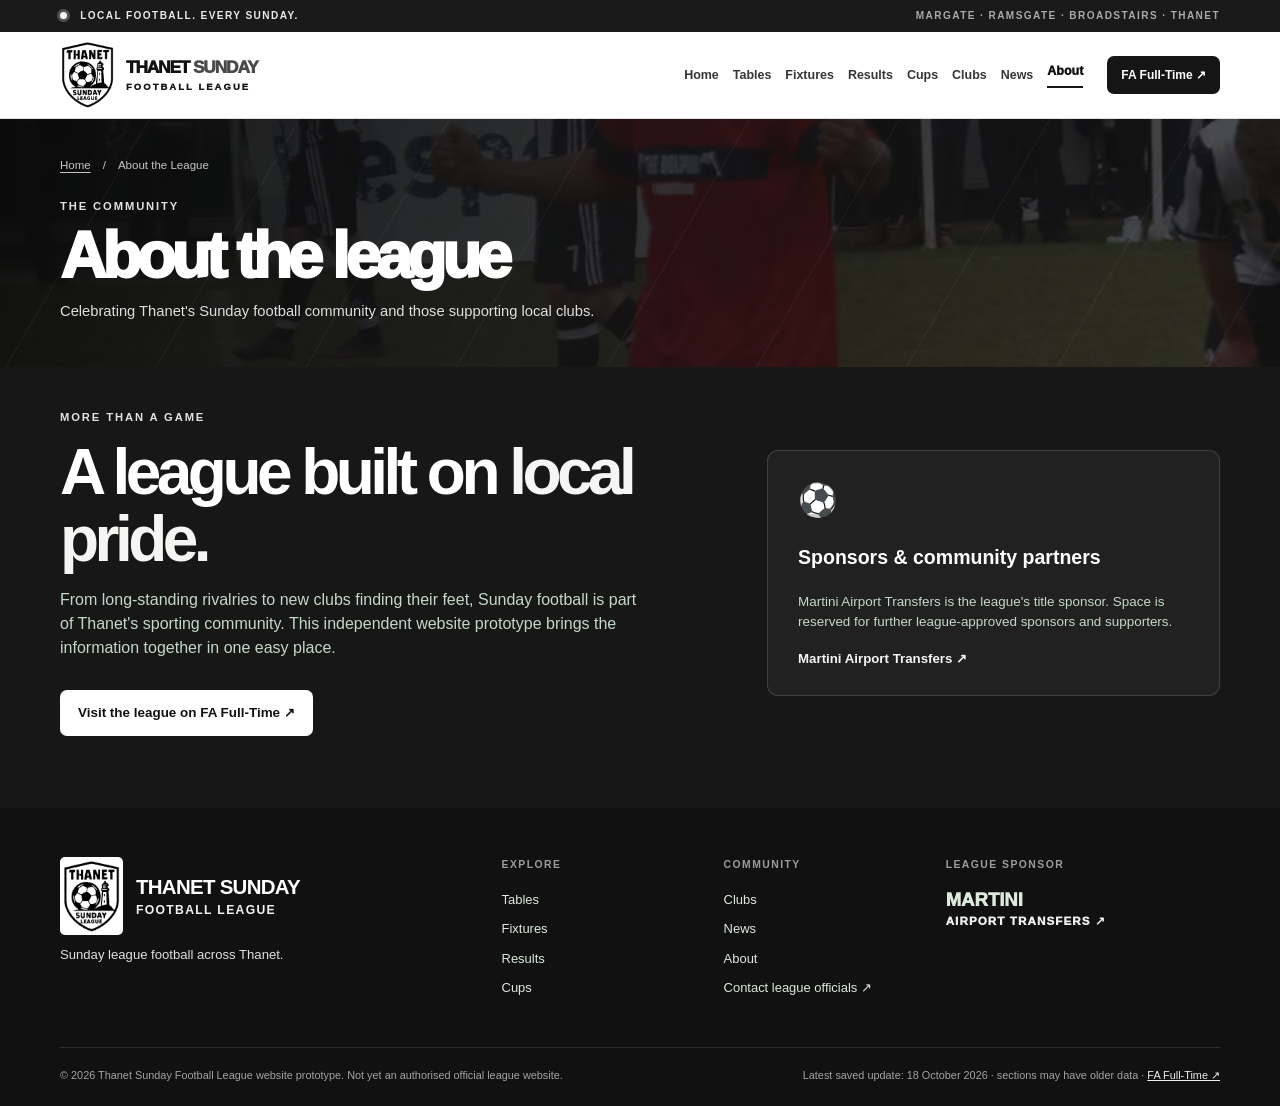
==== commit 43527381: "Use centrally verified update dates and newest-first match lists on about.html" ====
--- a/about.html
+++ b/about.html
@@ -9,9 +9,9 @@
   <meta property="og:type" content="website">
   <title>About the League | Thanet Sunday Football League</title>
   <link rel="icon" type="image/svg+xml" href="./assets/thanet-league-badge.svg">
-  <link rel="stylesheet" href="./styles.css?v=20261018-central-data-v1">
-  <script src="./data/league-data.js?v=20261018-central-data-v1" defer></script>
-  <script src="./site-v4.js?v=20261018-central-data-v1" defer></script>
+  <link rel="stylesheet" href="./styles.css?v=20261018-match-centre-v1">
+  <script src="./data/league-data.js?v=20261018-verified-updates-v1" defer></script>
+  <script src="./site-v8.js?v=20261018-verified-updates-v1" defer></script>
 </head>
 <body>
 <a class="skip-link" href="#main">Skip to content</a>
@@ -33,6 +33,6 @@
 <section class="page-hero" aria-labelledby="page-title"><div class="shell page-hero-inner"><nav class="breadcrumbs" aria-label="Breadcrumb"><a href="./index.html">Home</a><span aria-hidden="true">/</span><span>About the League</span></nav><p class="eyebrow light">THE COMMUNITY</p><h1 id="page-title">About the league</h1><p>Celebrating Thanet's Sunday football community and those supporting local clubs.</p></div></section>
 <section class="section about-section" id="about" aria-labelledby="about-title"><div class="shell about-grid"><div><p class="eyebrow light">MORE THAN A GAME</p><h2 id="about-title">A league built on <span>local pride.</span></h2><p>From long-standing rivalries to new clubs finding their feet, Sunday football is part of Thanet's sporting community. This independent website prototype brings the information together in one easy place.</p><a class="button lime" href="https://fulltime.thefa.com/index.html?league=391033232" target="_blank" rel="noopener noreferrer">Visit the league on FA Full-Time ↗</a></div><div class="about-side"><span class="large-ball" aria-hidden="true">⚽</span><h3>Sponsors & community partners</h3><p>Martini Airport Transfers is the league's title sponsor. Space is reserved for further league-approved sponsors and supporters.</p><a href="https://www.martiniairporttransfers.co.uk/" target="_blank" rel="noopener noreferrer">Martini Airport Transfers ↗</a></div></div></section>
 </main>
-<footer class="footer"><div class="shell footer-grid"><div><div class="footer-logo"><img src="./assets/thanet-league-badge.svg" alt="Thanet Sunday League badge" width="66" height="82"><strong>THANET SUNDAY<span class="footer-league-name">FOOTBALL LEAGUE</span></strong></div><p>Sunday league football across Thanet.</p></div><div><h3>EXPLORE</h3><a href="./tables.html">Tables</a><a href="./fixtures.html">Fixtures</a><a href="./results.html">Results</a><a href="./cups.html">Cups</a></div><div><h3>COMMUNITY</h3><a href="./clubs.html">Clubs</a><a href="./news.html">News</a><a href="./about.html">About</a><a href="https://fulltime.thefa.com/index.html?league=391033232" target="_blank" rel="noopener noreferrer">Contact league officials ↗</a></div><div><h3>LEAGUE SPONSOR</h3><a class="footer-sponsor" href="https://www.martiniairporttransfers.co.uk/" target="_blank" rel="noopener noreferrer">MARTINI<br><span>AIRPORT TRANSFERS ↗</span></a></div></div><div class="shell footer-bottom"><span>© <span id="year">2026</span> Thanet Sunday Football League website prototype. Not yet an authorised official league website.</span><span>Data snapshots: 18 October 2026 · <a href="https://fulltime.thefa.com/index.html?league=391033232" target="_blank" rel="noopener noreferrer">FA Full-Time ↗</a></span></div></footer>
+<footer class="footer"><div class="shell footer-grid"><div><div class="footer-logo"><img src="./assets/thanet-league-badge.svg" alt="Thanet Sunday League badge" width="66" height="82"><strong>THANET SUNDAY<span class="footer-league-name">FOOTBALL LEAGUE</span></strong></div><p>Sunday league football across Thanet.</p></div><div><h3>EXPLORE</h3><a href="./tables.html">Tables</a><a href="./fixtures.html">Fixtures</a><a href="./results.html">Results</a><a href="./cups.html">Cups</a></div><div><h3>COMMUNITY</h3><a href="./clubs.html">Clubs</a><a href="./news.html">News</a><a href="./about.html">About</a><a href="https://fulltime.thefa.com/index.html?league=391033232" target="_blank" rel="noopener noreferrer">Contact league officials ↗</a></div><div><h3>LEAGUE SPONSOR</h3><a class="footer-sponsor" href="https://www.martiniairporttransfers.co.uk/" target="_blank" rel="noopener noreferrer">MARTINI<br><span>AIRPORT TRANSFERS ↗</span></a></div></div><div class="shell footer-bottom"><span>© <span id="year">2026</span> Thanet Sunday Football League website prototype. Not yet an authorised official league website.</span><span><span data-league-update>Saved data · 18 October 2026</span> · <a href="https://fulltime.thefa.com/index.html?league=391033232" target="_blank" rel="noopener noreferrer">FA Full-Time ↗</a></span></div></footer>
 </body>
 </html>
--- a/styles.css
+++ b/styles.css
@@ -506,3 +506,201 @@
   .match-row .badge-match-away .badge-team.away,
   .teams-small .badge-mini-away .badge-team.away { justify-content:flex-start; }
 }
+
+
+
+/* Individual club profiles — shared club identity and match data */
+.club-profile-link{text-decoration:none!important;color:inherit}
+.club-profile-link:hover{text-decoration:none!important;color:#111}
+.club-profile-link:focus-visible{outline:3px solid #898989;outline-offset:3px;border-radius:5px}
+.club-card.club-profile-link{display:flex;align-items:center}
+.club-card.club-profile-link .club-go{margin-left:auto;color:#767676;font-size:1rem;padding-left:8px;line-height:1}
+.club-card.club-profile-link:hover{border-color:#adadad;background:#fafaf9;box-shadow:0 6px 16px #0000000d}
+.badge-team.club-profile-link:hover>span:last-child,.badge-table-club.club-profile-link:hover>span:last-child{text-decoration:underline;text-underline-offset:3px}
+.profile-hero{position:relative;overflow:hidden;background:#161616;color:#fff}
+.profile-hero:before{content:"";position:absolute;inset:0;background:linear-gradient(90deg,rgba(13,13,13,.94),rgba(13,13,13,.80)),url("./assets/hero-celebration.avif") center 45%/cover no-repeat}
+.profile-hero:after{content:"";pointer-events:none;position:absolute;inset:0;background:repeating-linear-gradient(125deg,transparent 0 142px,rgba(255,255,255,.028) 143px,rgba(255,255,255,.028) 144px)}
+.profile-hero .shell{position:relative;z-index:1}
+.profile-hero .breadcrumbs{padding-top:29px;margin-bottom:30px;color:#c8c8c8;font-size:.74rem}
+.profile-hero .breadcrumbs a{color:#eee;text-decoration:none}
+.profile-hero .breadcrumbs a:hover{text-decoration:underline}
+.profile-identity{display:flex;align-items:center;gap:29px;padding-bottom:50px;min-width:0}
+.profile-large-badge{width:146px;height:146px;flex:0 0 146px;display:grid;place-items:center;background:#fff;border:1px solid #dddddd;border-radius:19px;padding:12px;box-shadow:0 12px 35px #0004}
+.profile-large-badge img{display:block;width:100%;height:100%;object-fit:contain}
+.profile-fallback-letters{color:#171717;font-weight:950;font-size:2.6rem}
+.profile-identity-copy{min-width:0}
+.profile-identity-copy h1{color:#fff;font-size:clamp(2.2rem,5vw,4.3rem);line-height:1.06;font-weight:950;letter-spacing:-.065em;margin:10px 0 18px;overflow-wrap:anywhere}
+.profile-chips{display:flex;flex-wrap:wrap;gap:9px}
+.profile-chips span{padding:7px 10px;border:1px solid #7d7d7d8a;background:#ffffff14;border-radius:5px;font-size:.72rem;font-weight:800}
+.profile-content{padding-top:45px}
+.profile-status{background:#fff;border-radius:10px;padding:20px 23px;border:1px solid #ddd;color:#5a5a5a}
+.profile-status[hidden],#profile-content[hidden]{display:none!important}
+.profile-section-heading{display:flex;justify-content:space-between;align-items:end;gap:14px;margin-bottom:21px}
+.profile-section-heading h2{margin:7px 0 0;font-size:clamp(1.7rem,3vw,2.35rem);line-height:1.15;letter-spacing:-.05em}
+.profile-section-heading a,.profile-panel-head a{font-size:.73rem;font-weight:850;text-decoration:none;white-space:nowrap}
+.profile-stats{display:grid;grid-template-columns:repeat(4,minmax(0,1fr));gap:12px;margin-bottom:22px}
+.profile-stat,.profile-stat-unavailable{background:#fff;border:1px solid #dfdfdc;border-radius:11px;padding:20px 22px}
+.profile-stat strong{display:block;font-size:2rem;letter-spacing:-.055em;line-height:1.15}
+.profile-stat span{color:#757575;font-size:.77rem;font-weight:700;margin-top:7px;display:block}
+.profile-stat-unavailable{grid-column:1/-1;display:grid;gap:5px}
+.profile-stat-unavailable strong{font-size:1.12rem}
+.profile-stat-unavailable span{font-size:.83rem;color:#707070}
+.profile-main-grid,.profile-lower-grid{display:grid;grid-template-columns:repeat(2,minmax(0,1fr));gap:18px;margin-bottom:18px;align-items:stretch}
+.profile-panel{min-width:0;background:#fff;border:1px solid #dfdfdc;border-radius:12px;overflow:hidden;display:flex;flex-direction:column}
+.profile-panel-head{padding:21px 22px 17px;display:flex;align-items:end;justify-content:space-between;gap:12px;border-bottom:1px solid #eee}
+.profile-panel-head h2{font-size:1.17rem;letter-spacing:-.04em;line-height:1.2;margin:7px 0 0}
+.profile-panel-head a{color:#424242}
+.profile-match{padding:15px 19px;border-bottom:1px solid #ededeb}
+.profile-match:last-child{border-bottom:none}
+.profile-match-meta{display:flex;justify-content:space-between;color:#858585;font-size:.68rem;font-weight:750;gap:10px;margin-bottom:12px}
+.profile-match-line{display:grid;grid-template-columns:minmax(0,1fr) auto minmax(0,1fr);align-items:center;gap:9px}
+.profile-team-home,.profile-team-away{display:block;min-width:0;font-size:.78rem;line-height:1.22}
+.profile-team-home{text-align:right}
+.profile-team-away{text-align:left}
+.profile-match-line .badge-team{max-width:100%;font-size:inherit}
+.profile-match-line .badge-icon{height:26px;width:26px}
+.profile-match-line .team-circle{width:26px;height:26px;font-size:.58rem}
+.profile-match-score{display:grid;place-items:center;min-width:40px;min-height:30px;padding:4px 6px;border-radius:5px;background:#eee;color:#333;font-size:.76rem;font-weight:900;white-space:nowrap}
+.profile-match-score.final{background:#222;color:white}
+.profile-empty{font-size:.83rem;line-height:1.5;color:#777;padding:24px 22px;margin:0}
+.profile-form{padding:20px 22px 12px}
+.form-row{display:flex;gap:8px;flex-wrap:wrap}
+.form-chip{width:38px;height:38px;display:grid;place-items:center;border-radius:6px;font-size:.87rem;font-weight:900;background:#dedede;color:#282828}
+.form-chip.form-w{background:#1f1f1f;color:#fff}
+.form-chip.form-d{background:#777;color:#fff}
+.form-chip.form-l{background:#efefed;color:#444;border:1px solid #d2d2cf}
+.form-summary{font-size:.74rem;color:#787878;margin:12px 0 2px}
+.profile-footnote{padding:0 22px 18px;margin:0;color:#838383;font-size:.73rem;line-height:1.45}
+.club-facts{margin:0;padding:10px 22px}
+.club-facts>div{display:grid;grid-template-columns:105px minmax(0,1fr);gap:14px;align-items:start;padding:12px 0;border-bottom:1px solid #eeeeec}
+.club-facts>div:last-child{border-bottom:0}
+.club-facts dt{font-size:.73rem;color:#888;font-weight:750}
+.club-facts dd{margin:0;font-size:.79rem;color:#2d2d2d;font-weight:800;overflow-wrap:anywhere}
+.club-facts a{text-decoration:underline;text-underline-offset:2px}
+.profile-bottom{display:flex;gap:16px;align-items:center;justify-content:space-between;flex-wrap:wrap;padding-top:16px}
+.profile-bottom>a:last-child{font-size:.79rem;font-weight:800;text-decoration:underline;text-underline-offset:3px}
+.profile-bottom .btn{background:#202020;color:#fff;border:0;border-radius:7px;padding:12px 18px;font-size:.79rem;font-weight:850;text-decoration:none}
+@media(max-width:850px){
+.profile-main-grid,.profile-lower-grid{grid-template-columns:1fr}
+.profile-hero .breadcrumbs{padding-top:21px;margin-bottom:22px}
+.profile-identity{gap:18px;padding-bottom:36px}
+.profile-large-badge{width:114px;height:114px;flex-basis:114px;border-radius:13px;padding:8px}
+.profile-stats{gap:9px}
+}
+@media(max-width:590px){
+.profile-hero .breadcrumbs{font-size:.69rem;margin-bottom:17px}
+.profile-identity{gap:13px;padding-bottom:31px;align-items:center}
+.profile-large-badge{width:91px;height:91px;flex:0 0 91px;padding:6px;border-radius:12px}
+.profile-fallback-letters{font-size:1.7rem}
+.profile-identity-copy h1{font-size:clamp(1.66rem,7vw,2.4rem);line-height:1.12;margin:7px 0 12px;letter-spacing:-.046em}
+.profile-identity-copy .eyebrow{font-size:.54rem;letter-spacing:.09em}
+.profile-chips{gap:6px}
+.profile-chips span{font-size:.57rem;padding:5px 6px}
+.profile-content{padding-top:33px}
+.profile-stats{grid-template-columns:repeat(2,minmax(0,1fr));gap:9px}
+.profile-stat{padding:14px 15px}
+.profile-stat strong{font-size:1.75rem}
+.profile-stat span{font-size:.69rem;margin-top:3px}
+.profile-main-grid,.profile-lower-grid{gap:12px;margin-bottom:12px}
+.profile-panel-head{padding:17px 15px 13px;gap:10px}
+.profile-panel-head h2{font-size:1.08rem}
+.profile-panel-head a{font-size:.68rem}
+.profile-match{padding:14px 11px}
+.profile-match-meta{font-size:.63rem}
+.profile-match-line{gap:5px}
+.profile-team-home,.profile-team-away{font-size:.69rem}
+.profile-match-line .badge-icon,.profile-match-line .team-circle{height:22px;width:22px}
+.profile-match-line .badge-team{gap:4px}
+.profile-match-score{font-size:.69rem;min-width:33px;padding:3px 4px}
+.profile-section-heading h2{font-size:1.75rem}
+.profile-bottom{gap:13px}
+}
+
+
+/* Club profile polish and shared match-centre interaction */
+.form-legend{display:flex;gap:17px;flex-wrap:wrap;margin:15px 0 0;align-items:center;color:#666;font-size:.7rem;font-weight:750}
+.form-legend>span{display:inline-flex;gap:6px;align-items:center}
+.form-key{display:inline-grid;place-items:center;width:21px;height:21px;border-radius:4px;font-size:.64rem;font-weight:950}
+.form-key.form-w{background:#222;color:#fff}
+.form-key.form-d{background:#777;color:#fff}
+.form-key.form-l{background:#ededeb;border:1px solid #d2d2cf;color:#444}
+.club-details-pending{font-size:.75rem;color:#666;line-height:1.45;background:#f7f7f5;border-top:1px solid #eee;margin:0;padding:12px 22px}
+.profile-match-line{grid-template-columns:minmax(0,1fr) auto minmax(0,1fr);gap:11px}
+.profile-match-line .badge-team>span:last-child{overflow-wrap:normal;word-break:normal}
+.profile-match-line .profile-team-home,.profile-match-line .profile-team-away{min-width:0}
+.match-score-link{display:inline-flex;align-items:center;justify-content:center;text-decoration:none!important;color:inherit;min-width:0;border-radius:6px;transition:transform .13s ease,box-shadow .13s ease}
+.match-score-link:hover{color:inherit;box-shadow:0 0 0 2px #88888888;transform:translateY(-1px)}
+.match-score-link:focus-visible{outline:3px solid #747474;outline-offset:3px}
+.match-score-link .score,.match-score-link .vs,.match-score-link .score-mini,.match-score-link .profile-match-score{display:inline-flex;align-items:center;justify-content:center}
+.match-bottom{display:flex;gap:8px;align-items:center;justify-content:space-between;flex-wrap:wrap}
+.match-details-link{font-size:.7rem;font-weight:850;color:#282828;text-decoration:underline;text-underline-offset:3px;white-space:nowrap}
+.match-details-link:hover{color:#666}
+.match-page-hero{position:relative;overflow:hidden;background:#151515;color:#fff}
+.match-page-hero:before{content:"";position:absolute;inset:0;background:linear-gradient(115deg,#111111ee,#222222cc),url("./assets/hero-celebration.avif") center 43%/cover no-repeat}
+.match-page-hero:after{content:"";position:absolute;inset:0;pointer-events:none;background:repeating-linear-gradient(125deg,transparent 0 132px,#ffffff07 133px,#ffffff07 134px)}
+.match-page-hero>.shell{position:relative;z-index:1;padding-bottom:43px}
+.match-page-hero .breadcrumbs{padding-top:28px;margin-bottom:27px}
+.match-page-hero .breadcrumbs a{color:#eee;text-decoration:none}
+.match-page-heading{font-size:clamp(1.8rem,3.6vw,2.9rem);font-weight:950;letter-spacing:-.055em;margin:8px 0 26px;line-height:1.1}
+.match-page-scoreboard{display:grid;grid-template-columns:minmax(0,1fr) auto minmax(0,1fr);gap:26px;align-items:center;max-width:880px;margin:auto}
+.match-page-club{min-width:0;display:flex;align-items:center;justify-content:center;text-align:center}
+.match-club-link{display:flex;flex-direction:column;align-items:center;gap:13px;text-decoration:none;color:#fff;min-width:0;width:100%}
+a.match-club-link:hover{color:#fff}
+a.match-club-link:hover strong{text-decoration:underline;text-underline-offset:4px}
+.match-club-link strong{font-size:clamp(.95rem,2.25vw,1.5rem);line-height:1.17;letter-spacing:-.025em;overflow-wrap:anywhere;max-width:100%}
+.match-page-crest{width:125px;height:125px;display:grid;place-items:center;background:#fff;border-radius:18px;padding:12px;box-shadow:0 9px 25px #0004}
+.match-page-crest img{width:100%;height:100%;object-fit:contain;display:block}
+.match-page-initials{font-weight:900;color:#171717;font-size:2rem}
+.match-page-middle{min-width:90px;text-align:center}
+.match-page-score{font-size:clamp(2.2rem,5vw,4rem);font-weight:950;letter-spacing:-.07em;line-height:1.05;white-space:nowrap}
+.match-page-middle p{font-size:.69rem;color:#ddd;font-weight:760;margin:12px 0 0;line-height:1.35}
+.match-page-meta{text-align:center;color:#ddd;font-size:.83rem;font-weight:780;padding-top:28px}
+.match-page-body{padding-top:38px}
+.match-page-alert{padding:14px 18px;background:#fff;border:1px solid #dfdfdc;border-radius:9px;color:#666;font-size:.79rem;line-height:1.45;margin:0 0 19px}
+.match-page-alert a{font-weight:850}
+.match-page-columns{display:grid;grid-template-columns:repeat(2,minmax(0,1fr));gap:18px}
+.match-facts{margin:0;padding:11px 22px}
+.match-facts>div{display:grid;grid-template-columns:122px minmax(0,1fr);align-items:start;gap:13px;padding:13px 0;border-bottom:1px solid #eee}
+.match-facts>div:last-child{border-bottom:0}
+.match-facts dt{color:#888;font-size:.76rem;font-weight:760}
+.match-facts dd{margin:0;font-size:.8rem;font-weight:800;color:#282828;overflow-wrap:anywhere}
+.related-match{padding:18px 21px;border-bottom:1px solid #efefed}
+.related-match:last-child{border:0}
+.related-match-date{font-size:.7rem;font-weight:800;color:#888;margin-bottom:9px}
+.related-match-row{display:grid;grid-template-columns:minmax(0,1fr) auto minmax(0,1fr);align-items:center;gap:10px;font-size:.79rem;font-weight:850}
+.related-match-row>span:first-child{text-align:right}
+.related-match-row>span:last-child{text-align:left}
+.match-page-related-score{display:inline-grid;place-items:center;background:#282828;color:#fff;min-width:48px;padding:6px;border-radius:5px;white-space:nowrap}
+.match-page-foot{padding-top:22px;display:flex;justify-content:space-between;align-items:center;gap:15px;flex-wrap:wrap}
+.match-page-foot>.btn{background:#202020;color:#fff;text-decoration:none;font-size:.8rem;padding:12px 17px;border-radius:7px;font-weight:850}
+.match-page-foot>a:last-child{font-size:.79rem;text-decoration:underline;font-weight:790;text-underline-offset:3px}
+.match-page-body [hidden]{display:none!important}
+@media(max-width:840px){.match-page-columns{grid-template-columns:1fr}.match-page-scoreboard{gap:17px}.match-page-crest{width:106px;height:106px;padding:9px}.match-page-hero .breadcrumbs{margin-bottom:18px}}
+@media(max-width:590px){
+ .profile-match-line{gap:8px}
+ .profile-match-line .badge-team>span:last-child{overflow-wrap:anywhere}
+ .form-legend{gap:12px;font-size:.67rem}
+ .match-page-hero .breadcrumbs{padding-top:18px}
+ .match-page-hero>.shell{padding-bottom:34px}
+ .match-page-heading{font-size:1.75rem;margin-bottom:23px}
+ .match-page-scoreboard{gap:8px}
+ .match-page-crest{width:74px;height:74px;border-radius:11px;padding:5px}
+ .match-club-link{gap:8px}
+ .match-club-link strong{font-size:.91rem;line-height:1.2}
+ .match-page-middle{min-width:63px}
+ .match-page-score{font-size:2.05rem}
+ .match-page-middle p{font-size:.61rem;margin-top:8px}
+ .match-page-meta{font-size:.75rem;padding-top:23px}
+ .match-page-body{padding-top:25px}
+ .match-page-columns{gap:12px}
+ .match-facts{padding:9px 15px}
+ .match-facts>div{grid-template-columns:91px minmax(0,1fr);gap:8px}
+ .match-facts dt,.match-facts dd{font-size:.72rem}
+ .related-match{padding:16px 12px}
+ .related-match-row{font-size:.7rem;gap:5px}
+ .match-page-related-score{min-width:37px;font-size:.69rem}
+ .match-page-foot{gap:14px}
+ .match-bottom{justify-content:space-between;text-align:left}
+ .match-details-link{font-size:.66rem}
+}
+@media(prefers-reduced-motion:reduce){.match-score-link{transition:none}}
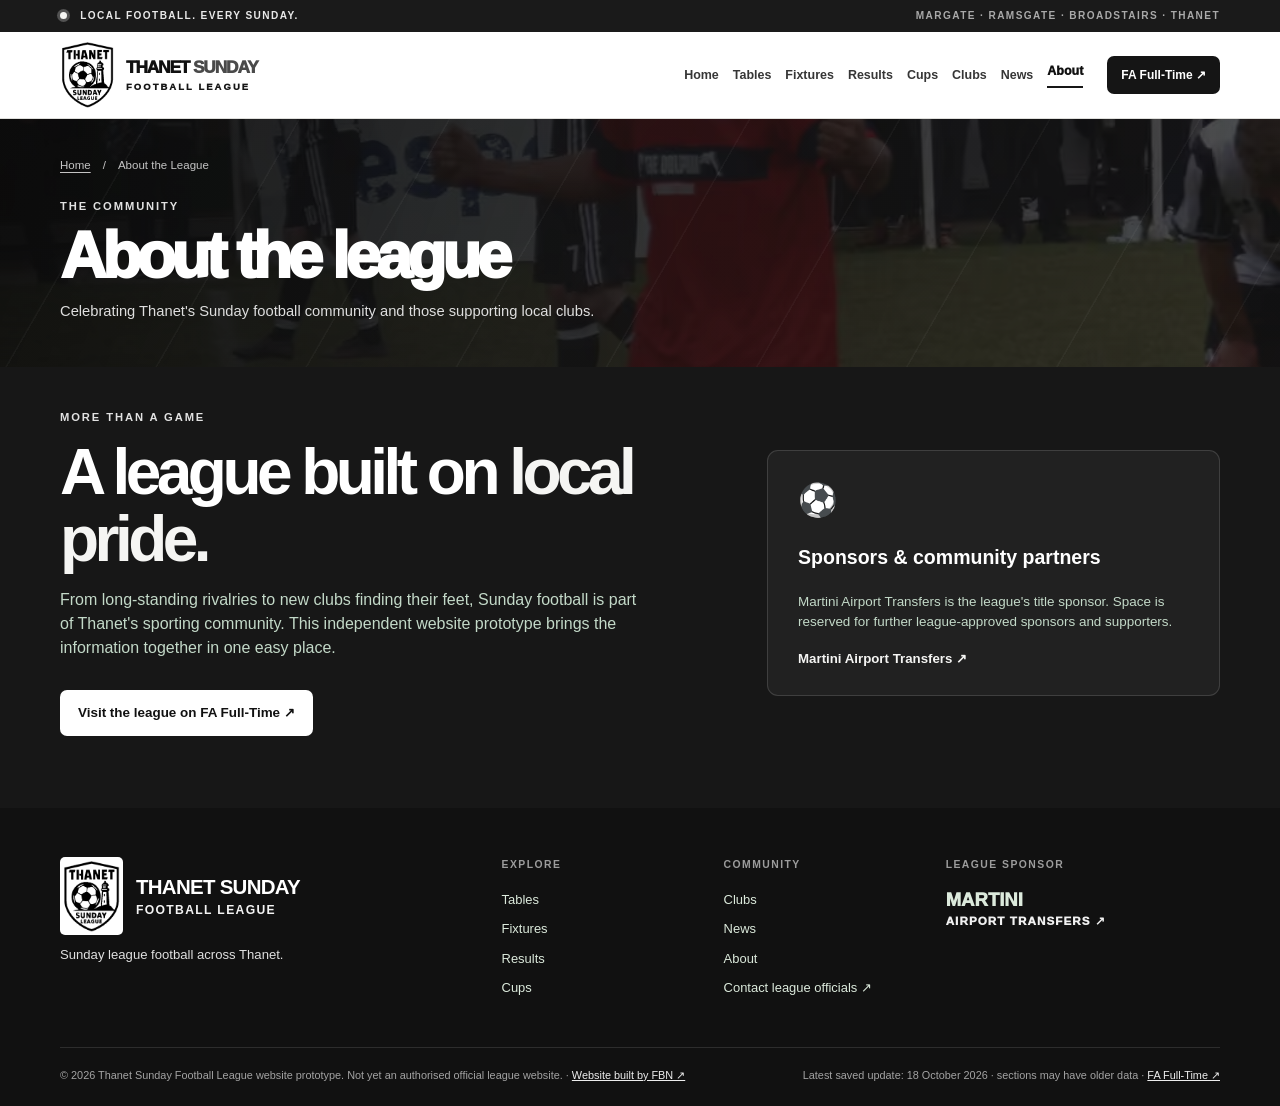
==== commit 8d176a8d: "Add clickable Website built by FBN credit to About footer" ====
--- a/about.html
+++ b/about.html
@@ -10,8 +10,8 @@
   <title>About the League | Thanet Sunday Football League</title>
   <link rel="icon" type="image/svg+xml" href="./assets/thanet-league-badge.svg">
   <link rel="stylesheet" href="./styles.css?v=20261018-match-centre-v1">
-  <script src="./data/league-data.js?v=20261018-verified-updates-v1" defer></script>
-  <script src="./site-v8.js?v=20261018-verified-updates-v1" defer></script>
+  <script src="./data/league-data.js?v=20261018-cups-v1" defer></script>
+  <script src="./site-v9.js?v=20261018-cups-v1" defer></script>
 </head>
 <body>
 <a class="skip-link" href="#main">Skip to content</a>
@@ -33,6 +33,6 @@
 <section class="page-hero" aria-labelledby="page-title"><div class="shell page-hero-inner"><nav class="breadcrumbs" aria-label="Breadcrumb"><a href="./index.html">Home</a><span aria-hidden="true">/</span><span>About the League</span></nav><p class="eyebrow light">THE COMMUNITY</p><h1 id="page-title">About the league</h1><p>Celebrating Thanet's Sunday football community and those supporting local clubs.</p></div></section>
 <section class="section about-section" id="about" aria-labelledby="about-title"><div class="shell about-grid"><div><p class="eyebrow light">MORE THAN A GAME</p><h2 id="about-title">A league built on <span>local pride.</span></h2><p>From long-standing rivalries to new clubs finding their feet, Sunday football is part of Thanet's sporting community. This independent website prototype brings the information together in one easy place.</p><a class="button lime" href="https://fulltime.thefa.com/index.html?league=391033232" target="_blank" rel="noopener noreferrer">Visit the league on FA Full-Time ↗</a></div><div class="about-side"><span class="large-ball" aria-hidden="true">⚽</span><h3>Sponsors & community partners</h3><p>Martini Airport Transfers is the league's title sponsor. Space is reserved for further league-approved sponsors and supporters.</p><a href="https://www.martiniairporttransfers.co.uk/" target="_blank" rel="noopener noreferrer">Martini Airport Transfers ↗</a></div></div></section>
 </main>
-<footer class="footer"><div class="shell footer-grid"><div><div class="footer-logo"><img src="./assets/thanet-league-badge.svg" alt="Thanet Sunday League badge" width="66" height="82"><strong>THANET SUNDAY<span class="footer-league-name">FOOTBALL LEAGUE</span></strong></div><p>Sunday league football across Thanet.</p></div><div><h3>EXPLORE</h3><a href="./tables.html">Tables</a><a href="./fixtures.html">Fixtures</a><a href="./results.html">Results</a><a href="./cups.html">Cups</a></div><div><h3>COMMUNITY</h3><a href="./clubs.html">Clubs</a><a href="./news.html">News</a><a href="./about.html">About</a><a href="https://fulltime.thefa.com/index.html?league=391033232" target="_blank" rel="noopener noreferrer">Contact league officials ↗</a></div><div><h3>LEAGUE SPONSOR</h3><a class="footer-sponsor" href="https://www.martiniairporttransfers.co.uk/" target="_blank" rel="noopener noreferrer">MARTINI<br><span>AIRPORT TRANSFERS ↗</span></a></div></div><div class="shell footer-bottom"><span>© <span id="year">2026</span> Thanet Sunday Football League website prototype. Not yet an authorised official league website.</span><span><span data-league-update>Saved data · 18 October 2026</span> · <a href="https://fulltime.thefa.com/index.html?league=391033232" target="_blank" rel="noopener noreferrer">FA Full-Time ↗</a></span></div></footer>
+<footer class="footer"><div class="shell footer-grid"><div><div class="footer-logo"><img src="./assets/thanet-league-badge.svg" alt="Thanet Sunday League badge" width="66" height="82"><strong>THANET SUNDAY<span class="footer-league-name">FOOTBALL LEAGUE</span></strong></div><p>Sunday league football across Thanet.</p></div><div><h3>EXPLORE</h3><a href="./tables.html">Tables</a><a href="./fixtures.html">Fixtures</a><a href="./results.html">Results</a><a href="./cups.html">Cups</a></div><div><h3>COMMUNITY</h3><a href="./clubs.html">Clubs</a><a href="./news.html">News</a><a href="./about.html">About</a><a href="https://fulltime.thefa.com/index.html?league=391033232" target="_blank" rel="noopener noreferrer">Contact league officials ↗</a></div><div><h3>LEAGUE SPONSOR</h3><a class="footer-sponsor" href="https://www.martiniairporttransfers.co.uk/" target="_blank" rel="noopener noreferrer">MARTINI<br><span>AIRPORT TRANSFERS ↗</span></a></div></div><div class="shell footer-bottom"><span>© <span id="year">2026</span> Thanet Sunday Football League website prototype. Not yet an authorised official league website. <span class="footer-builder-credit">· <a href="https://www.footballbuyingnetwork.co.uk" target="_blank" rel="noopener noreferrer" aria-label="Visit Football Buying Network — website built by FBN">Website built by FBN ↗</a></span></span><span><span data-league-update>Saved data · 18 October 2026</span> · <a href="https://fulltime.thefa.com/index.html?league=391033232" target="_blank" rel="noopener noreferrer">FA Full-Time ↗</a></span></div></footer>
 </body>
 </html>
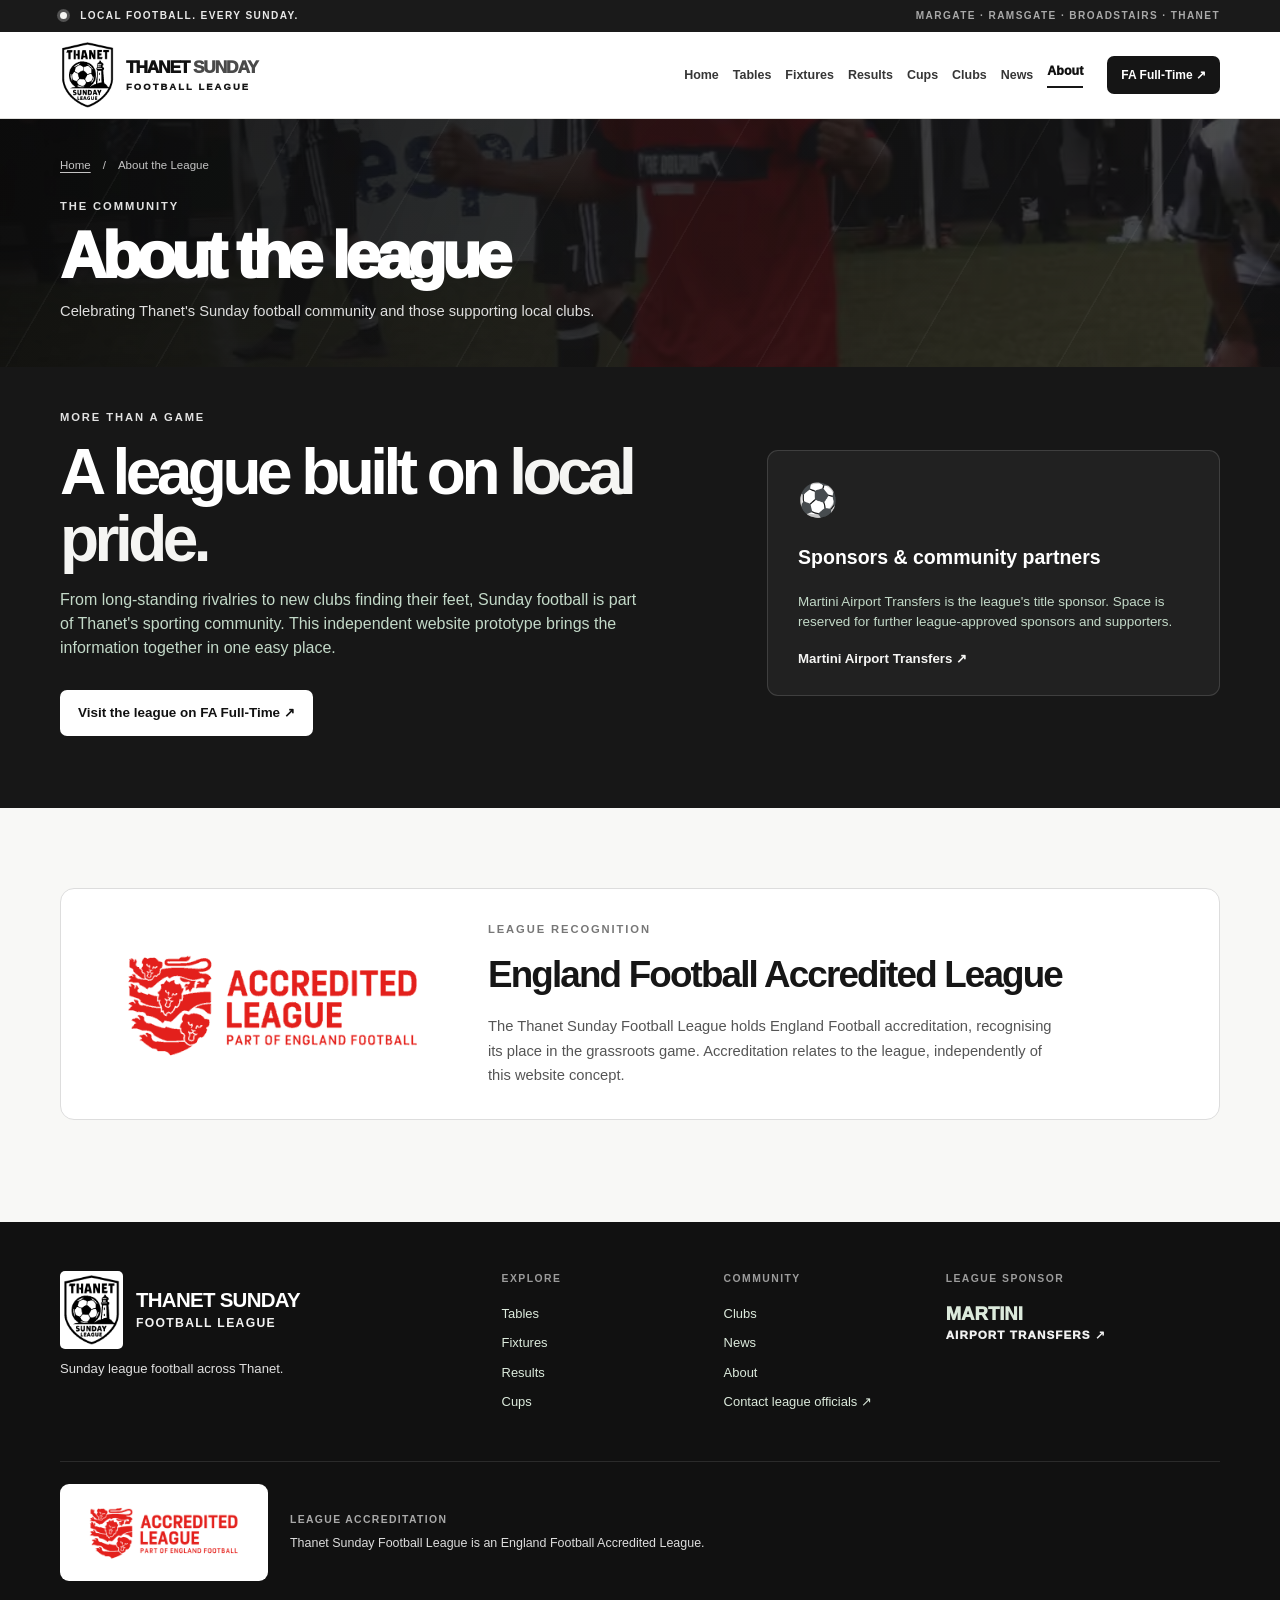
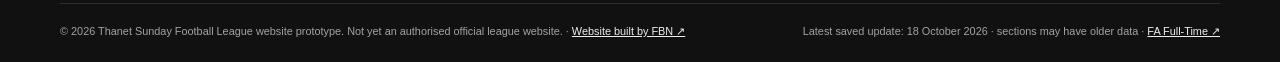
==== commit d1ff695f: "Display FA league accreditation on about.html" ====
--- a/about.html
+++ b/about.html
@@ -12,6 +12,7 @@
   <link rel="stylesheet" href="./styles.css?v=20261018-match-centre-v1">
   <script src="./data/league-data.js?v=20261018-cups-v1" defer></script>
   <script src="./site-v9.js?v=20261018-cups-v1" defer></script>
+  <link rel="stylesheet" href="./accreditation.css?v=20261019-league-accreditation-v1">
 </head>
 <body>
 <a class="skip-link" href="#main">Skip to content</a>
@@ -32,7 +33,7 @@
 <main id="main">
 <section class="page-hero" aria-labelledby="page-title"><div class="shell page-hero-inner"><nav class="breadcrumbs" aria-label="Breadcrumb"><a href="./index.html">Home</a><span aria-hidden="true">/</span><span>About the League</span></nav><p class="eyebrow light">THE COMMUNITY</p><h1 id="page-title">About the league</h1><p>Celebrating Thanet's Sunday football community and those supporting local clubs.</p></div></section>
 <section class="section about-section" id="about" aria-labelledby="about-title"><div class="shell about-grid"><div><p class="eyebrow light">MORE THAN A GAME</p><h2 id="about-title">A league built on <span>local pride.</span></h2><p>From long-standing rivalries to new clubs finding their feet, Sunday football is part of Thanet's sporting community. This independent website prototype brings the information together in one easy place.</p><a class="button lime" href="https://fulltime.thefa.com/index.html?league=391033232" target="_blank" rel="noopener noreferrer">Visit the league on FA Full-Time ↗</a></div><div class="about-side"><span class="large-ball" aria-hidden="true">⚽</span><h3>Sponsors & community partners</h3><p>Martini Airport Transfers is the league's title sponsor. Space is reserved for further league-approved sponsors and supporters.</p><a href="https://www.martiniairporttransfers.co.uk/" target="_blank" rel="noopener noreferrer">Martini Airport Transfers ↗</a></div></div></section>
-</main>
-<footer class="footer"><div class="shell footer-grid"><div><div class="footer-logo"><img src="./assets/thanet-league-badge.svg" alt="Thanet Sunday League badge" width="66" height="82"><strong>THANET SUNDAY<span class="footer-league-name">FOOTBALL LEAGUE</span></strong></div><p>Sunday league football across Thanet.</p></div><div><h3>EXPLORE</h3><a href="./tables.html">Tables</a><a href="./fixtures.html">Fixtures</a><a href="./results.html">Results</a><a href="./cups.html">Cups</a></div><div><h3>COMMUNITY</h3><a href="./clubs.html">Clubs</a><a href="./news.html">News</a><a href="./about.html">About</a><a href="https://fulltime.thefa.com/index.html?league=391033232" target="_blank" rel="noopener noreferrer">Contact league officials ↗</a></div><div><h3>LEAGUE SPONSOR</h3><a class="footer-sponsor" href="https://www.martiniairporttransfers.co.uk/" target="_blank" rel="noopener noreferrer">MARTINI<br><span>AIRPORT TRANSFERS ↗</span></a></div></div><div class="shell footer-bottom"><span>© <span id="year">2026</span> Thanet Sunday Football League website prototype. Not yet an authorised official league website. <span class="footer-builder-credit">· <a href="https://www.footballbuyingnetwork.co.uk" target="_blank" rel="noopener noreferrer" aria-label="Visit Football Buying Network — website built by FBN">Website built by FBN ↗</a></span></span><span><span data-league-update>Saved data · 18 October 2026</span> · <a href="https://fulltime.thefa.com/index.html?league=391033232" target="_blank" rel="noopener noreferrer">FA Full-Time ↗</a></span></div></footer>
+<section class="section" aria-labelledby="fa-accreditation-heading"><div class="shell"><div class="fa-accreditation-about"><img src="./assets/england-football-accredited-league.svg" width="360" height="155" alt="Accredited League — Part of England Football" loading="lazy" decoding="async"><div><p class="eyebrow">LEAGUE RECOGNITION</p><h2 id="fa-accreditation-heading">England Football Accredited League</h2><p>The Thanet Sunday Football League holds England Football accreditation, recognising its place in the grassroots game. Accreditation relates to the league, independently of this website concept.</p></div></div></div></section></main>
+<footer class="footer"><div class="shell footer-grid"><div><div class="footer-logo"><img src="./assets/thanet-league-badge.svg" alt="Thanet Sunday League badge" width="66" height="82"><strong>THANET SUNDAY<span class="footer-league-name">FOOTBALL LEAGUE</span></strong></div><p>Sunday league football across Thanet.</p></div><div><h3>EXPLORE</h3><a href="./tables.html">Tables</a><a href="./fixtures.html">Fixtures</a><a href="./results.html">Results</a><a href="./cups.html">Cups</a></div><div><h3>COMMUNITY</h3><a href="./clubs.html">Clubs</a><a href="./news.html">News</a><a href="./about.html">About</a><a href="https://fulltime.thefa.com/index.html?league=391033232" target="_blank" rel="noopener noreferrer">Contact league officials ↗</a></div><div><h3>LEAGUE SPONSOR</h3><a class="footer-sponsor" href="https://www.martiniairporttransfers.co.uk/" target="_blank" rel="noopener noreferrer">MARTINI<br><span>AIRPORT TRANSFERS ↗</span></a></div></div><div class="shell league-accreditation-row" aria-label="League accreditation"><div class="league-accreditation-mark"><img src="./assets/england-football-accredited-league.svg" width="185" height="80" alt="Accredited League — Part of England Football" loading="lazy" decoding="async"></div><div class="league-accreditation-copy"><span class="league-accreditation-kicker">LEAGUE ACCREDITATION</span><p>Thanet Sunday Football League is an England Football Accredited League.</p></div></div><div class="shell footer-bottom"><span>© <span id="year">2026</span> Thanet Sunday Football League website prototype. Not yet an authorised official league website. <span class="footer-builder-credit">· <a href="https://www.footballbuyingnetwork.co.uk" target="_blank" rel="noopener noreferrer" aria-label="Visit Football Buying Network — website built by FBN">Website built by FBN ↗</a></span></span><span><span data-league-update>Saved data · 18 October 2026</span> · <a href="https://fulltime.thefa.com/index.html?league=391033232" target="_blank" rel="noopener noreferrer">FA Full-Time ↗</a></span></div></footer>
 </body>
 </html>
--- a/accreditation.css
+++ b/accreditation.css
@@ -0,0 +1,14 @@
+/* League accreditation: separate from sponsorship and website-build credit. */
+.league-accreditation-row{border-top:1px solid #2b2b2b;padding:22px 0;display:flex;align-items:center;gap:22px}
+.league-accreditation-mark{display:grid;place-items:center;width:208px;max-width:45%;padding:9px 12px;background:#fff;border-radius:9px;flex:0 0 auto}
+.league-accreditation-mark img{display:block;width:100%;max-width:185px;height:auto;object-fit:contain}
+.league-accreditation-copy{display:flex;flex-direction:column;gap:6px}
+.league-accreditation-kicker{font-size:.65rem;letter-spacing:.13em;font-weight:850;color:#a9a9a9}
+.league-accreditation-copy p{font-size:.78rem;color:#ddd;line-height:1.5;margin:0;max-width:440px}
+.fa-accreditation-about{display:grid;grid-template-columns:minmax(230px,360px) 1fr;gap:35px;align-items:center;background:#fff;border:1px solid #ddd;border-radius:14px;padding:32px;margin-block:8px 30px}
+.fa-accreditation-about img{display:block;width:100%;height:auto;object-fit:contain;max-width:360px}
+.fa-accreditation-about .eyebrow{color:#777}
+.fa-accreditation-about h2{font-size:clamp(1.5rem,3vw,2.3rem);letter-spacing:-.05em;margin:9px 0 12px}
+.fa-accreditation-about p:not(.eyebrow){max-width:580px;color:#555;line-height:1.65;font-size:.92rem;margin:0}
+@media(max-width:660px){.fa-accreditation-about{grid-template-columns:1fr;gap:16px;padding:22px}.fa-accreditation-about img{max-width:285px}.league-accreditation-row{gap:14px}.league-accreditation-mark{width:160px;padding:7px;max-width:48%}.league-accreditation-mark img{max-width:146px}.league-accreditation-copy p{font-size:.68rem}}
+@media(max-width:400px){.league-accreditation-row{align-items:flex-start;flex-direction:column}.league-accreditation-mark{width:185px;max-width:100%}}
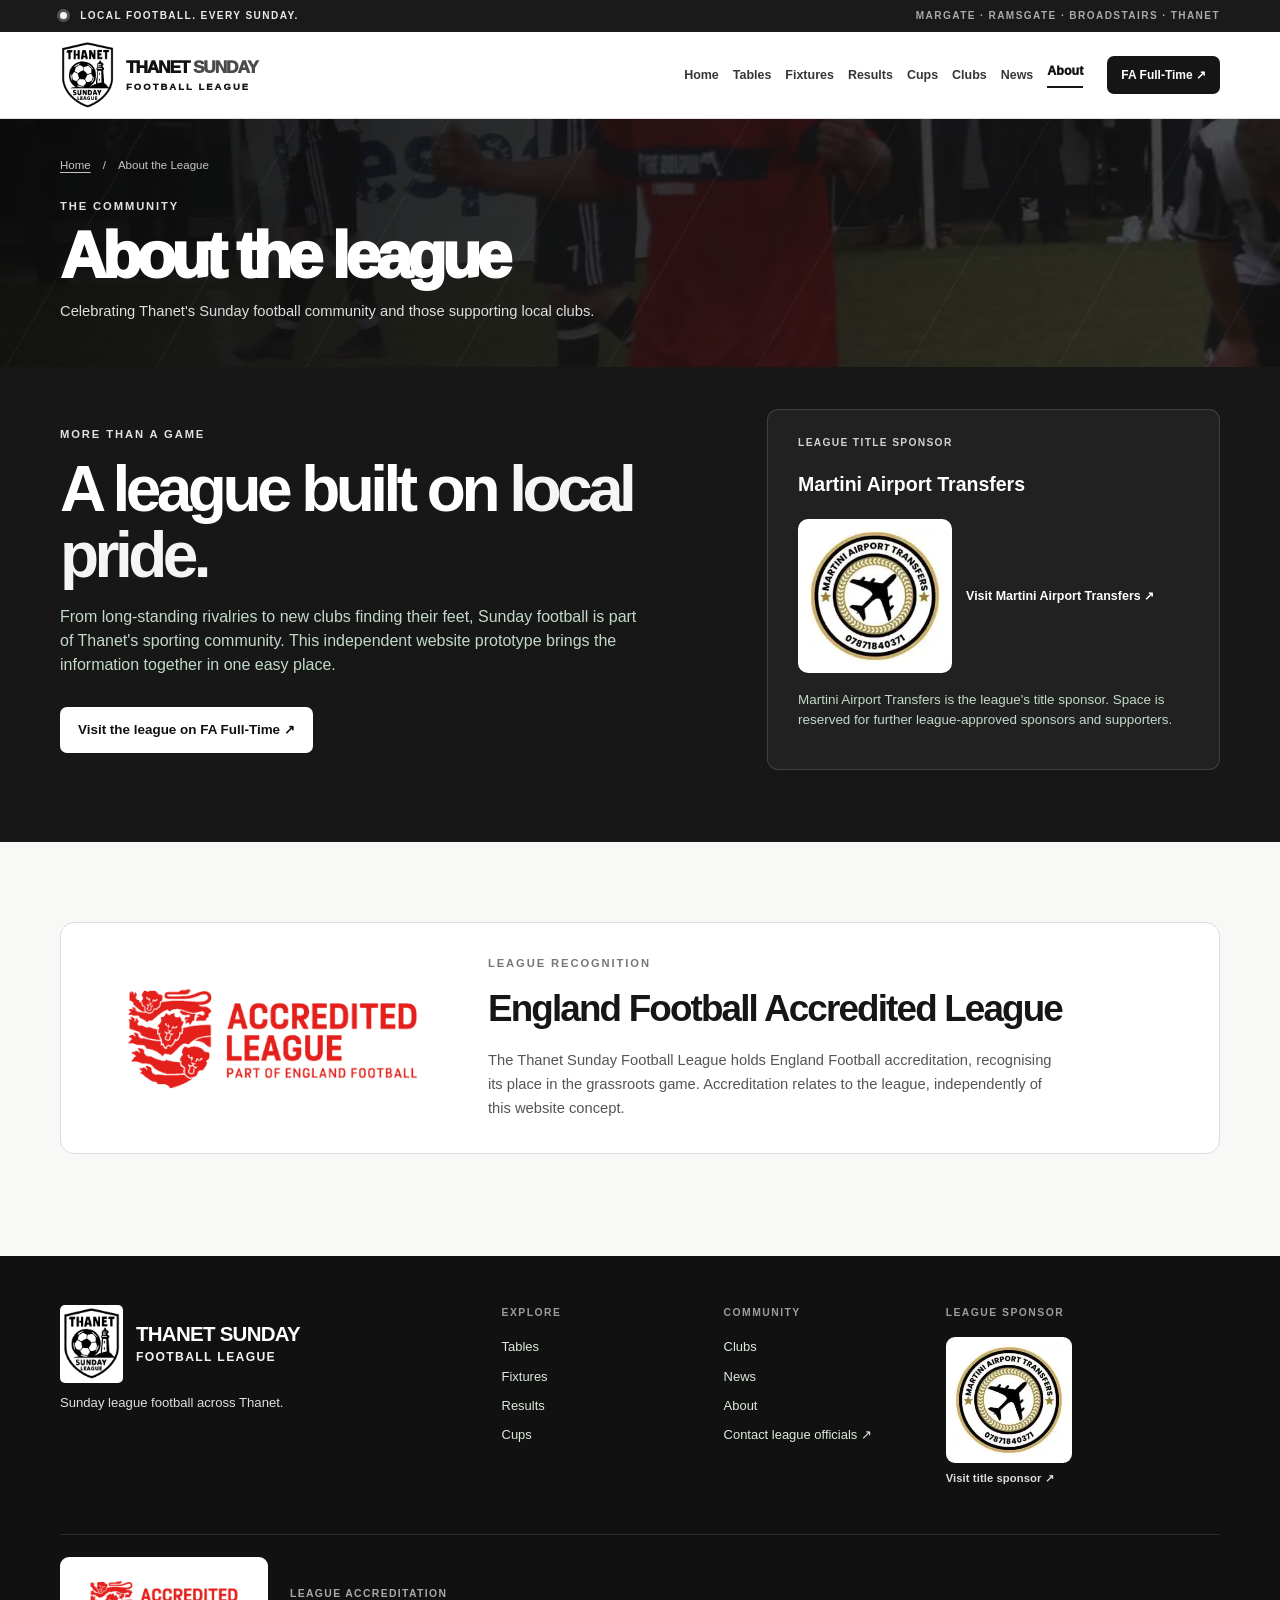
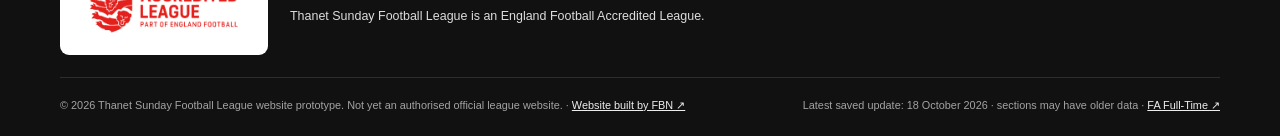
==== commit c6d32c9e: "Display Martini title sponsor logo on about.html" ====
--- a/about.html
+++ b/about.html
@@ -13,6 +13,7 @@
   <script src="./data/league-data.js?v=20261018-cups-v1" defer></script>
   <script src="./site-v9.js?v=20261018-cups-v1" defer></script>
   <link rel="stylesheet" href="./accreditation.css?v=20261019-league-accreditation-v1">
+  <link rel="stylesheet" href="./sponsor-logo.css?v=20261019-martini-logo-v1">
 </head>
 <body>
 <a class="skip-link" href="#main">Skip to content</a>
@@ -32,8 +33,8 @@
 </header>
 <main id="main">
 <section class="page-hero" aria-labelledby="page-title"><div class="shell page-hero-inner"><nav class="breadcrumbs" aria-label="Breadcrumb"><a href="./index.html">Home</a><span aria-hidden="true">/</span><span>About the League</span></nav><p class="eyebrow light">THE COMMUNITY</p><h1 id="page-title">About the league</h1><p>Celebrating Thanet's Sunday football community and those supporting local clubs.</p></div></section>
-<section class="section about-section" id="about" aria-labelledby="about-title"><div class="shell about-grid"><div><p class="eyebrow light">MORE THAN A GAME</p><h2 id="about-title">A league built on <span>local pride.</span></h2><p>From long-standing rivalries to new clubs finding their feet, Sunday football is part of Thanet's sporting community. This independent website prototype brings the information together in one easy place.</p><a class="button lime" href="https://fulltime.thefa.com/index.html?league=391033232" target="_blank" rel="noopener noreferrer">Visit the league on FA Full-Time ↗</a></div><div class="about-side"><span class="large-ball" aria-hidden="true">⚽</span><h3>Sponsors & community partners</h3><p>Martini Airport Transfers is the league's title sponsor. Space is reserved for further league-approved sponsors and supporters.</p><a href="https://www.martiniairporttransfers.co.uk/" target="_blank" rel="noopener noreferrer">Martini Airport Transfers ↗</a></div></div></section>
+<section class="section about-section" id="about" aria-labelledby="about-title"><div class="shell about-grid"><div><p class="eyebrow light">MORE THAN A GAME</p><h2 id="about-title">A league built on <span>local pride.</span></h2><p>From long-standing rivalries to new clubs finding their feet, Sunday football is part of Thanet's sporting community. This independent website prototype brings the information together in one easy place.</p><a class="button lime" href="https://fulltime.thefa.com/index.html?league=391033232" target="_blank" rel="noopener noreferrer">Visit the league on FA Full-Time ↗</a></div><div class="about-side"><span class="sponsor-eyebrow">LEAGUE TITLE SPONSOR</span><h3>Martini Airport Transfers</h3><a class="about-sponsor-link" href="https://www.martiniairporttransfers.co.uk/" target="_blank" rel="noopener noreferrer" aria-label="Visit Martini Airport Transfers, league title sponsor"><span class="about-sponsor-logo"><img src="./assets/martini-airport-transfers-logo.svg" width="154" height="154" alt="Martini Airport Transfers logo" loading="lazy" decoding="async"></span><span class="about-sponsor-visit">Visit Martini Airport Transfers ↗</span></a><p>Martini Airport Transfers is the league's title sponsor. Space is reserved for further league-approved sponsors and supporters.</p></div></div></section>
 <section class="section" aria-labelledby="fa-accreditation-heading"><div class="shell"><div class="fa-accreditation-about"><img src="./assets/england-football-accredited-league.svg" width="360" height="155" alt="Accredited League — Part of England Football" loading="lazy" decoding="async"><div><p class="eyebrow">LEAGUE RECOGNITION</p><h2 id="fa-accreditation-heading">England Football Accredited League</h2><p>The Thanet Sunday Football League holds England Football accreditation, recognising its place in the grassroots game. Accreditation relates to the league, independently of this website concept.</p></div></div></div></section></main>
-<footer class="footer"><div class="shell footer-grid"><div><div class="footer-logo"><img src="./assets/thanet-league-badge.svg" alt="Thanet Sunday League badge" width="66" height="82"><strong>THANET SUNDAY<span class="footer-league-name">FOOTBALL LEAGUE</span></strong></div><p>Sunday league football across Thanet.</p></div><div><h3>EXPLORE</h3><a href="./tables.html">Tables</a><a href="./fixtures.html">Fixtures</a><a href="./results.html">Results</a><a href="./cups.html">Cups</a></div><div><h3>COMMUNITY</h3><a href="./clubs.html">Clubs</a><a href="./news.html">News</a><a href="./about.html">About</a><a href="https://fulltime.thefa.com/index.html?league=391033232" target="_blank" rel="noopener noreferrer">Contact league officials ↗</a></div><div><h3>LEAGUE SPONSOR</h3><a class="footer-sponsor" href="https://www.martiniairporttransfers.co.uk/" target="_blank" rel="noopener noreferrer">MARTINI<br><span>AIRPORT TRANSFERS ↗</span></a></div></div><div class="shell league-accreditation-row" aria-label="League accreditation"><div class="league-accreditation-mark"><img src="./assets/england-football-accredited-league.svg" width="185" height="80" alt="Accredited League — Part of England Football" loading="lazy" decoding="async"></div><div class="league-accreditation-copy"><span class="league-accreditation-kicker">LEAGUE ACCREDITATION</span><p>Thanet Sunday Football League is an England Football Accredited League.</p></div></div><div class="shell footer-bottom"><span>© <span id="year">2026</span> Thanet Sunday Football League website prototype. Not yet an authorised official league website. <span class="footer-builder-credit">· <a href="https://www.footballbuyingnetwork.co.uk" target="_blank" rel="noopener noreferrer" aria-label="Visit Football Buying Network — website built by FBN">Website built by FBN ↗</a></span></span><span><span data-league-update>Saved data · 18 October 2026</span> · <a href="https://fulltime.thefa.com/index.html?league=391033232" target="_blank" rel="noopener noreferrer">FA Full-Time ↗</a></span></div></footer>
+<footer class="footer"><div class="shell footer-grid"><div><div class="footer-logo"><img src="./assets/thanet-league-badge.svg" alt="Thanet Sunday League badge" width="66" height="82"><strong>THANET SUNDAY<span class="footer-league-name">FOOTBALL LEAGUE</span></strong></div><p>Sunday league football across Thanet.</p></div><div><h3>EXPLORE</h3><a href="./tables.html">Tables</a><a href="./fixtures.html">Fixtures</a><a href="./results.html">Results</a><a href="./cups.html">Cups</a></div><div><h3>COMMUNITY</h3><a href="./clubs.html">Clubs</a><a href="./news.html">News</a><a href="./about.html">About</a><a href="https://fulltime.thefa.com/index.html?league=391033232" target="_blank" rel="noopener noreferrer">Contact league officials ↗</a></div><div><h3>LEAGUE SPONSOR</h3><a class="footer-sponsor footer-sponsor-logo" href="https://www.martiniairporttransfers.co.uk/" target="_blank" rel="noopener noreferrer" aria-label="Visit Martini Airport Transfers, league title sponsor"><span class="sponsor-logo-frame"><img src="./assets/martini-airport-transfers-logo.svg" width="126" height="126" alt="Martini Airport Transfers logo" loading="lazy" decoding="async"></span><span class="sponsor-visit">Visit title sponsor ↗</span></a></div></div><div class="shell league-accreditation-row" aria-label="League accreditation"><div class="league-accreditation-mark"><img src="./assets/england-football-accredited-league.svg" width="185" height="80" alt="Accredited League — Part of England Football" loading="lazy" decoding="async"></div><div class="league-accreditation-copy"><span class="league-accreditation-kicker">LEAGUE ACCREDITATION</span><p>Thanet Sunday Football League is an England Football Accredited League.</p></div></div><div class="shell footer-bottom"><span>© <span id="year">2026</span> Thanet Sunday Football League website prototype. Not yet an authorised official league website. <span class="footer-builder-credit">· <a href="https://www.footballbuyingnetwork.co.uk" target="_blank" rel="noopener noreferrer" aria-label="Visit Football Buying Network — website built by FBN">Website built by FBN ↗</a></span></span><span><span data-league-update>Saved data · 18 October 2026</span> · <a href="https://fulltime.thefa.com/index.html?league=391033232" target="_blank" rel="noopener noreferrer">FA Full-Time ↗</a></span></div></footer>
 </body>
 </html>
--- a/sponsor-logo.css
+++ b/sponsor-logo.css
@@ -0,0 +1,33 @@
+/* Martini Airport Transfers — original supplied title sponsor logo.
+   Sponsor identity is separate from FA accreditation and FBN build credit. */
+.sponsor-ribbon-inner .sponsor-brand-link{display:inline-flex;align-items:center;gap:12px;min-width:0;text-decoration:none;color:#181818}
+.sponsor-ribbon-inner .sponsor-brand-link:hover .sponsor-brand-copy strong{text-decoration:underline;text-underline-offset:3px}
+.sponsor-brand-image{width:82px;height:82px;flex:0 0 82px;display:grid;place-items:center;overflow:hidden;border-radius:10px;background:#fff;padding:5px;border:1px solid #d7d7d7}
+.sponsor-brand-image img{display:block;width:100%;height:100%;object-fit:contain}
+.sponsor-brand-copy{display:flex;flex-direction:column;min-width:0;gap:4px}
+.sponsor-brand-copy strong{font-size:clamp(.95rem,1.7vw,1.25rem);font-weight:950;letter-spacing:-.035em;line-height:1.12}
+.sponsor-brand-copy small{font-size:.73rem;color:#505050;font-weight:750;letter-spacing:0}
+.footer-grid .footer-sponsor-logo{display:inline-flex;flex-direction:column;align-items:flex-start;gap:8px;max-width:100%;text-decoration:none}
+.footer-sponsor-logo .sponsor-logo-frame{width:126px;max-width:100%;height:126px;display:grid;place-items:center;background:#fff;border-radius:9px;padding:6px;overflow:hidden}
+.footer-sponsor-logo .sponsor-logo-frame img{display:block;width:100%;height:100%;object-fit:contain}
+.footer-grid .footer-sponsor-logo .sponsor-visit{color:#ddd;font-size:.7rem;font-weight:800;letter-spacing:.01em;line-height:1.25}
+.footer-grid .footer-sponsor-logo:hover .sponsor-visit{text-decoration:underline;text-underline-offset:3px}
+.about-side .sponsor-eyebrow{display:block;font-size:.64rem;color:#d2d2d2;font-weight:850;letter-spacing:.13em;margin-bottom:8px}
+.about-side .about-sponsor-link{display:flex;align-items:center;gap:14px;color:#fff;text-decoration:none;font-size:.78rem;font-weight:850;line-height:1.35;margin:15px 0 17px}
+.about-side .about-sponsor-logo{display:grid;place-items:center;width:154px;height:154px;max-width:50%;flex:0 0 154px;background:#fff;border-radius:10px;padding:8px;overflow:hidden}
+.about-side .about-sponsor-logo img{width:100%;height:100%;object-fit:contain;display:block}
+.about-side .about-sponsor-link:hover .about-sponsor-visit{text-decoration:underline;text-underline-offset:3px}
+@media(max-width:760px){
+  .sponsor-ribbon-inner{gap:10px}
+  .sponsor-brand-image{width:70px;height:70px;flex-basis:70px}
+  .footer-sponsor-logo .sponsor-logo-frame{width:112px;height:112px}
+}
+@media(max-width:590px){
+  .sponsor-ribbon-inner{display:flex;flex-wrap:wrap;justify-content:flex-start;padding:13px 0;row-gap:9px}
+  .sponsor-ribbon-inner .sponsor-kicker{flex:0 0 100%}
+  .sponsor-ribbon-inner .sponsor-note{flex:0 0 100%;font-size:.61rem}
+  .sponsor-ribbon-inner .sponsor-brand-link{width:100%}
+  .sponsor-brand-image{width:66px;height:66px;flex-basis:66px}
+  .sponsor-brand-copy strong{font-size:.95rem}
+  .about-side .about-sponsor-logo{width:110px;height:110px;flex-basis:110px;max-width:38%}
+}
